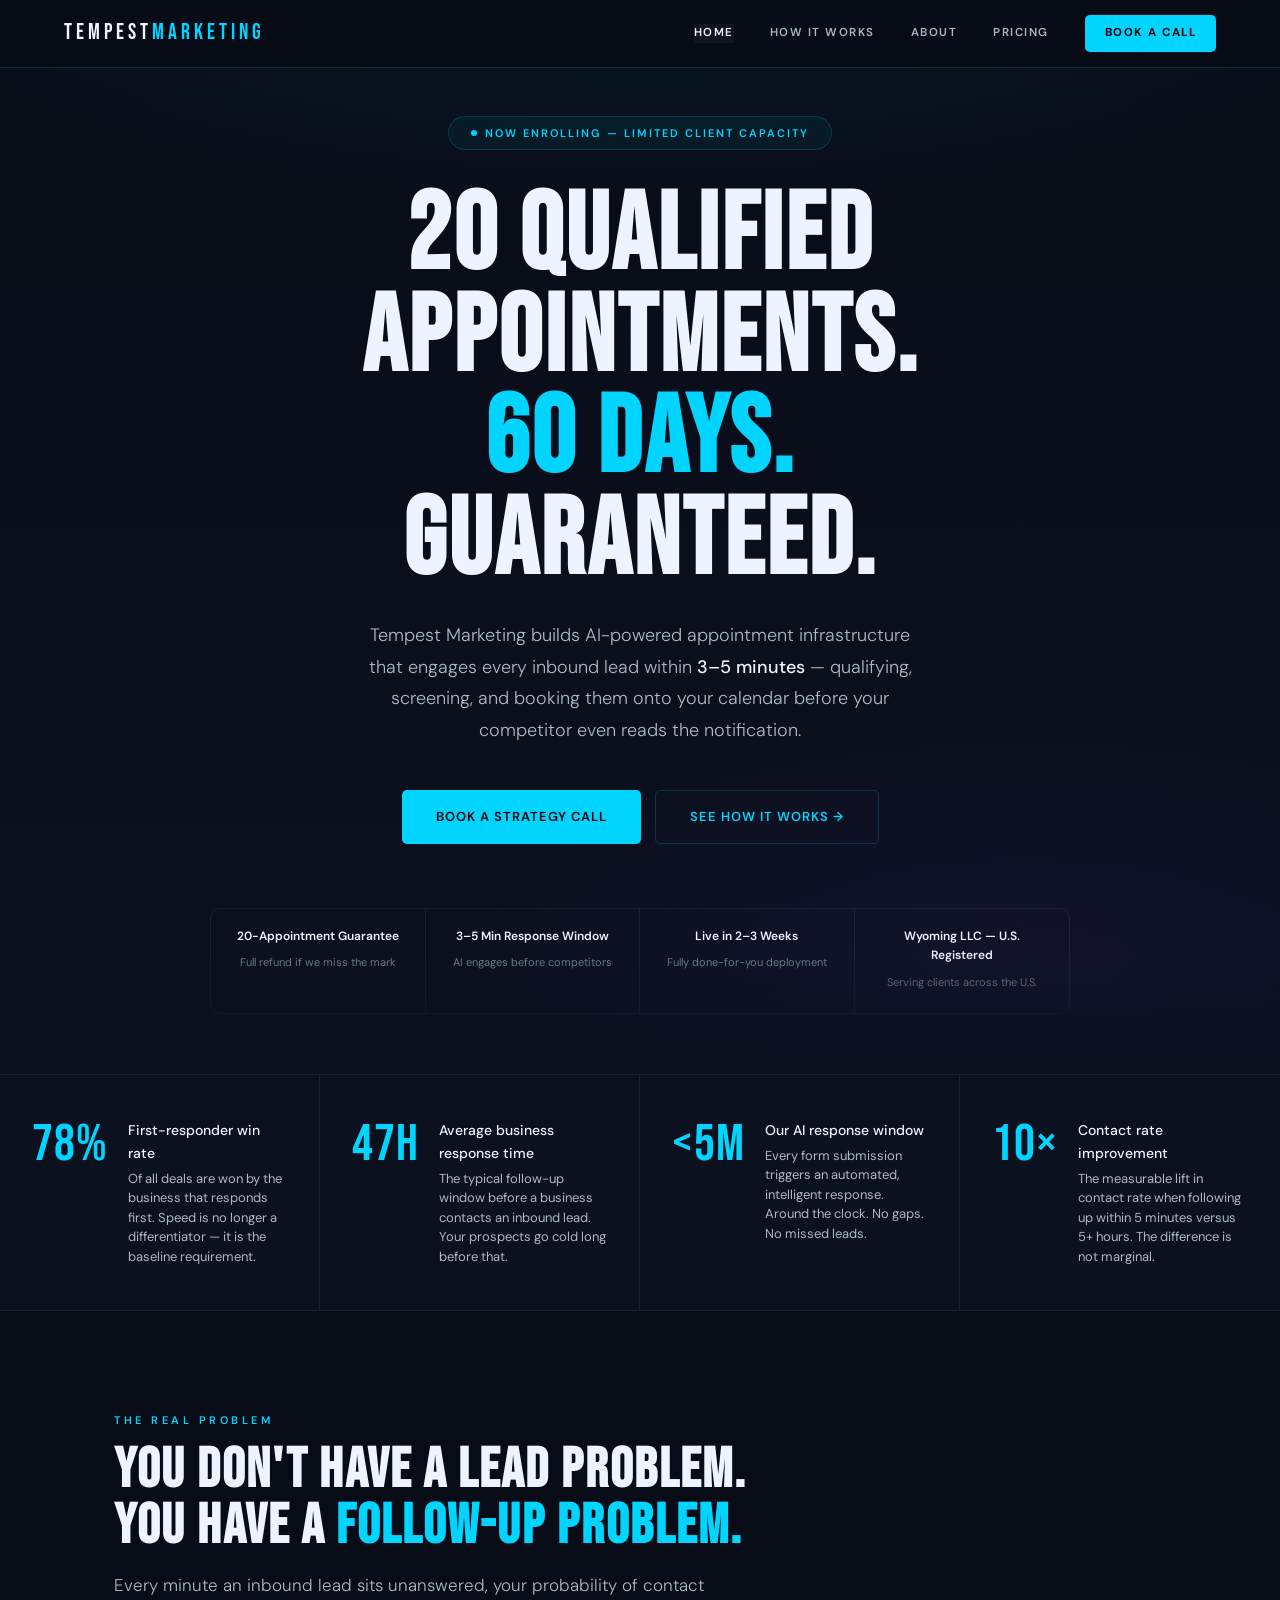
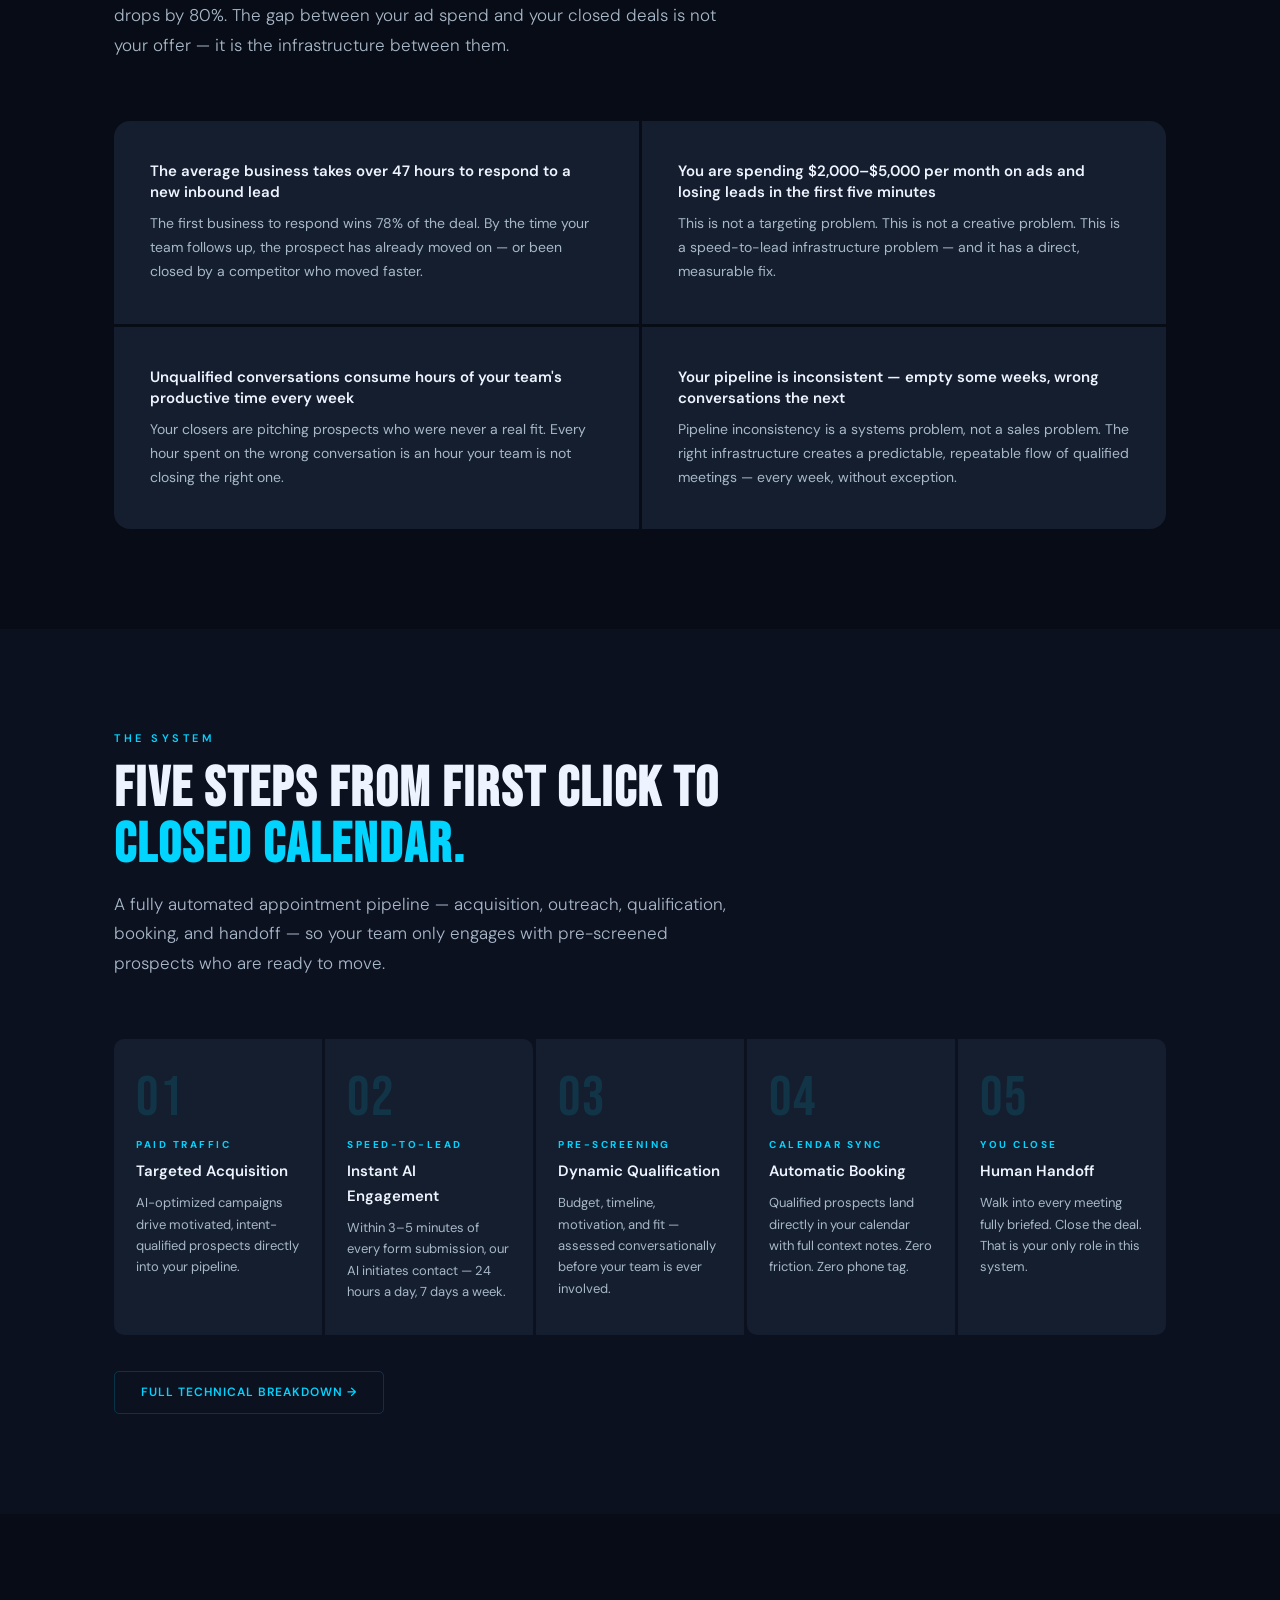
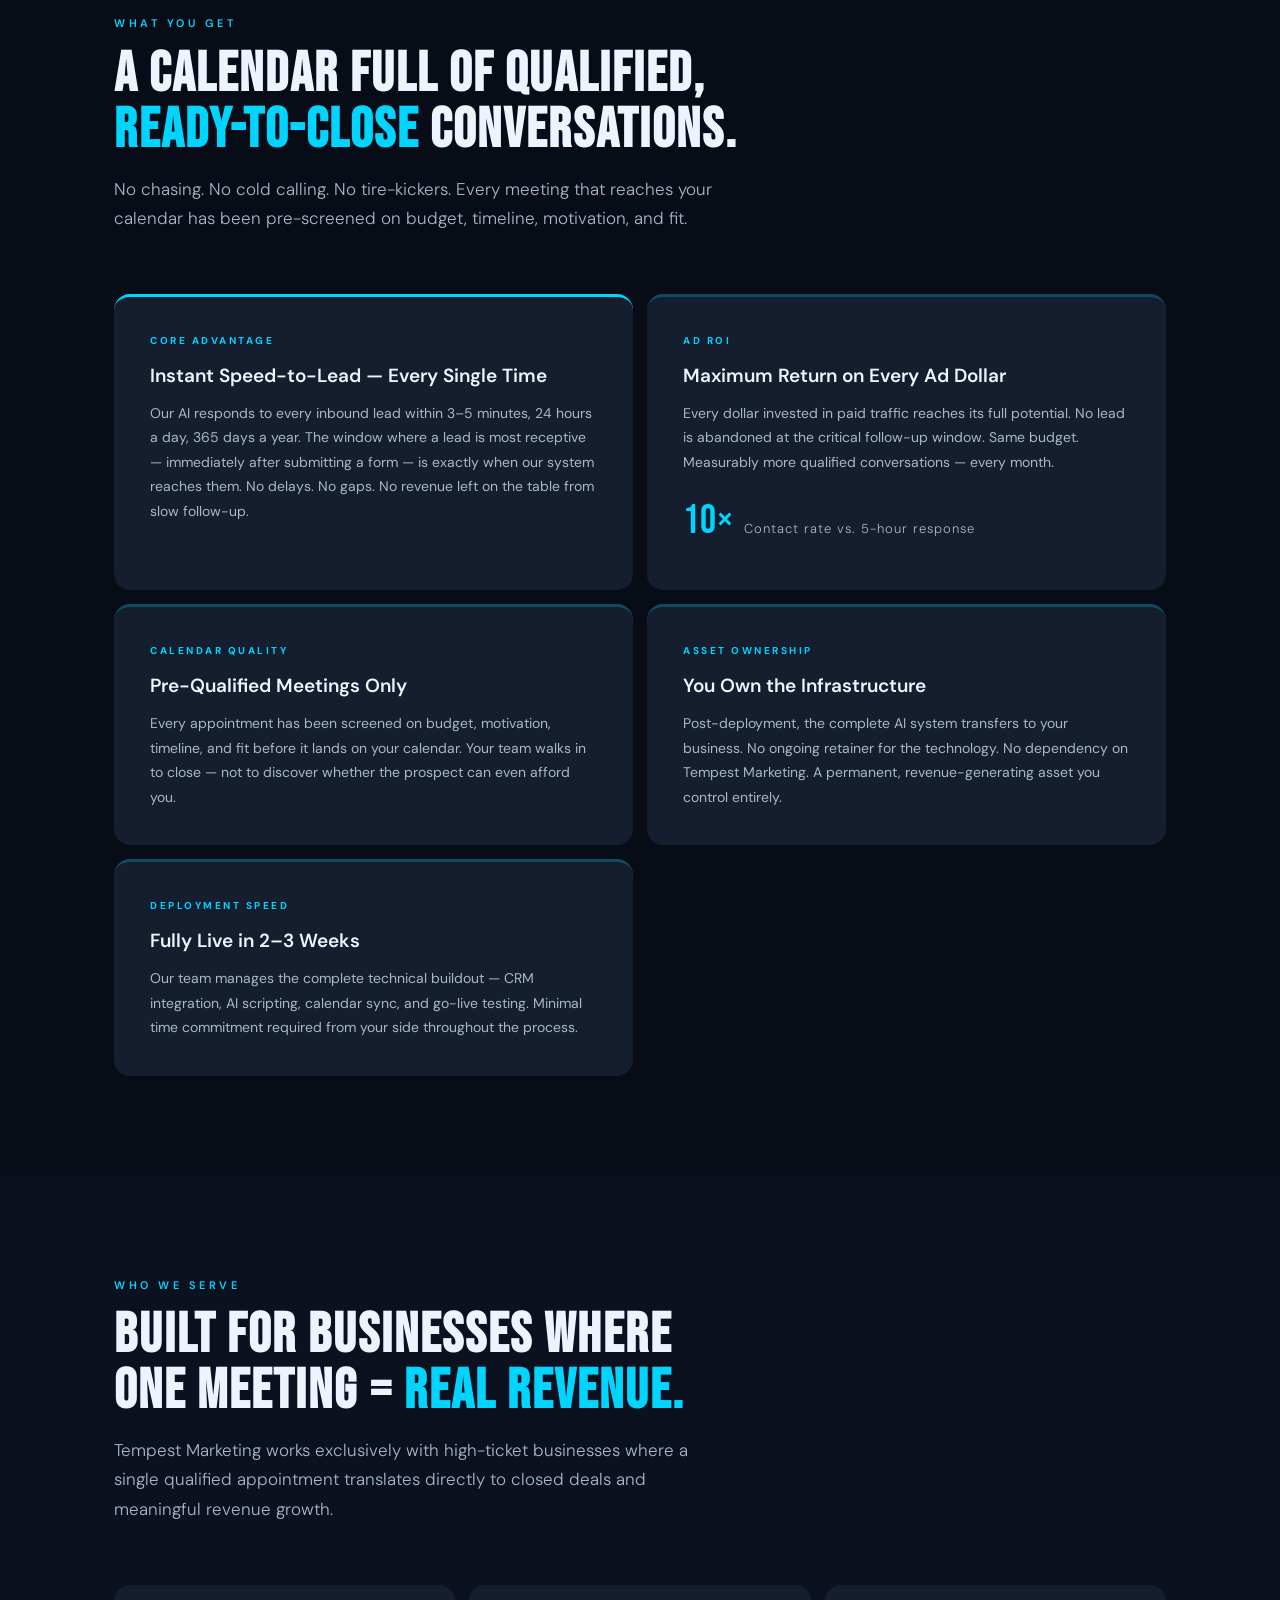
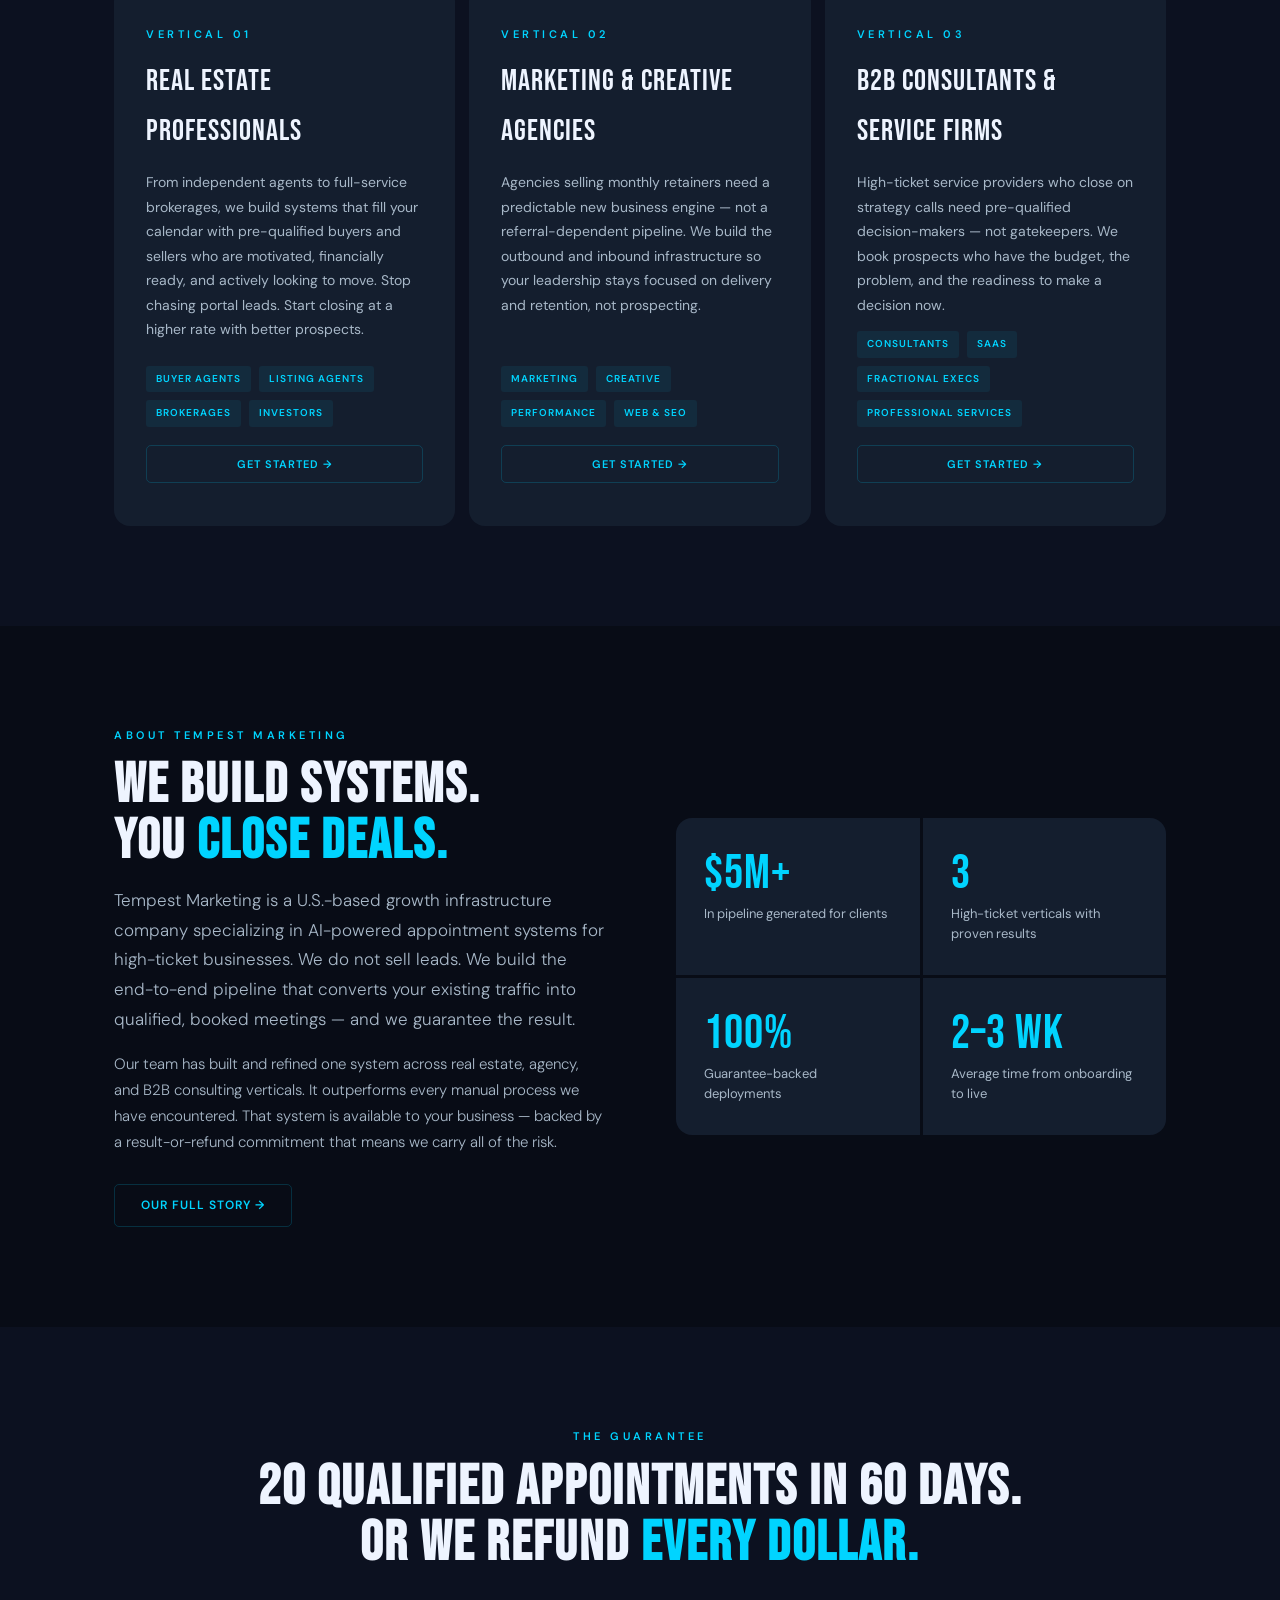
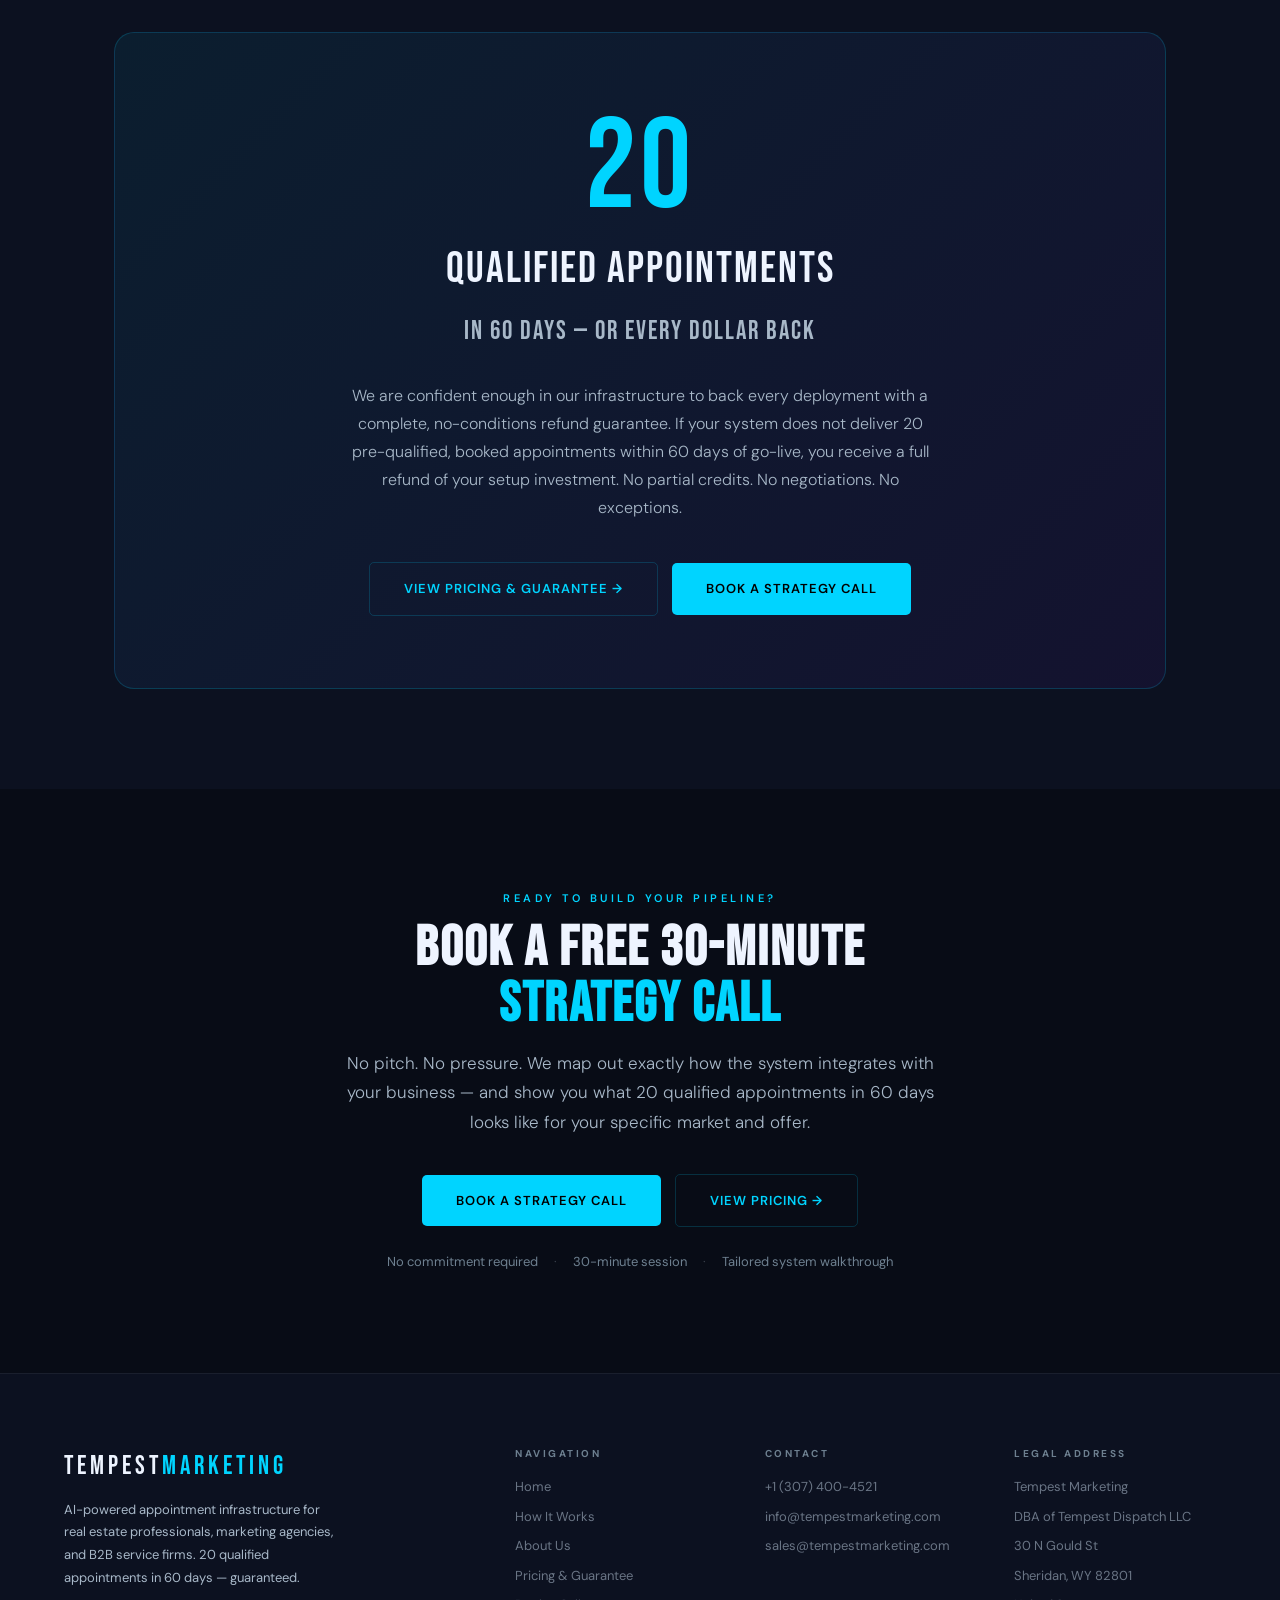
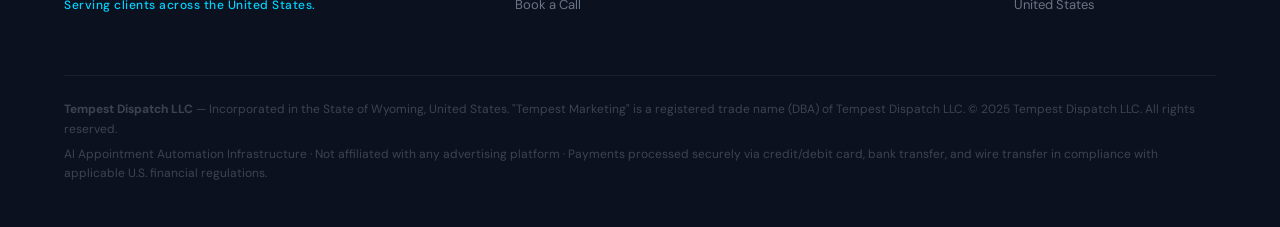
==== index.html @ 548d317a "Initial commit via Netlify" ====
<!DOCTYPE html>
<html lang="en">
<head>
<meta charset="UTF-8">
<meta name="theme-color" content="#080C16">
<meta name="mobile-web-app-capable" content="yes">
<meta name="apple-mobile-web-app-capable" content="yes">
<meta name="apple-mobile-web-app-status-bar-style" content="black-translucent">
<meta name="viewport" content="width=device-width,initial-scale=1,viewport-fit=cover">
<title>Tempest Marketing — 20 Qualified Appointments. 60 Days. Guaranteed.</title>
<meta name="description" content="Tempest Marketing delivers AI-powered appointment infrastructure for B2B services, agencies, and realtors. 20 qualified appointments in 60 days — or a full refund. Serving clients across the U.S.">
<meta property="og:title" content="Tempest Marketing — 20 Qualified Appointments. 60 Days. Guaranteed.">
<meta property="og:description" content="AI-powered growth infrastructure for high-ticket businesses. 20 appointments in 60 days or full refund.">
<meta property="og:type" content="website">
<link rel="stylesheet" href="/style.css">
</head>
<body>

<nav class="nav" id="nav">
  <a href="/" class="nav-logo">TEMPEST<span>MARKETING</span></a>
  <div class="nav-links" id="nl">
    <a href="/" class="active">Home</a>
    <a href="/infrastructure/">How It Works</a>
    <a href="/about/">About</a>
    <a href="/pricing/">Pricing</a>
    <a href="/contact/" class="nav-btn">Book a Call</a>
  </div>
  <button class="hamburger" id="hb" aria-label="Menu" aria-expanded="false">
    <span></span><span></span><span></span>
  </button>
</nav>

<section class="hero">
  <div class="hero-badge"><span class="hero-badge-dot"></span>Now Enrolling — Limited Client Capacity</div>
  <h1 class="hero-h1">20 Qualified<br>Appointments.<br><span class="e">60 Days.</span><br>Guaranteed.</h1>
  <p class="hero-sub">Tempest Marketing builds AI-powered appointment infrastructure that engages every inbound lead within <strong>3–5 minutes</strong> — qualifying, screening, and booking them onto your calendar before your competitor even reads the notification.</p>
  <div class="hero-btns">
    <a href="/contact/" class="btn btn-primary btn-lg">Book a Strategy Call</a>
    <a href="/infrastructure/" class="btn btn-outline btn-lg">See How It Works →</a>
  </div>
  <div class="hero-trust">
    <div class="trust-item"><strong>20-Appointment Guarantee</strong><span>Full refund if we miss the mark</span></div>
    <div class="trust-item"><strong>3–5 Min Response Window</strong><span>AI engages before competitors</span></div>
    <div class="trust-item"><strong>Live in 2–3 Weeks</strong><span>Fully done-for-you deployment</span></div>
    <div class="trust-item"><strong>Wyoming LLC — U.S. Registered</strong><span>Serving clients across the U.S.</span></div>
  </div>
</section>

<div class="stats-bar">
  <div class="stat-cell sr">
    <div class="stat-n">78%</div>
    <div class="stat-meta"><strong>First-responder win rate</strong><p>Of all deals are won by the business that responds first. Speed is no longer a differentiator — it is the baseline requirement.</p></div>
  </div>
  <div class="stat-cell sr sr-d1">
    <div class="stat-n">47h</div>
    <div class="stat-meta"><strong>Average business response time</strong><p>The typical follow-up window before a business contacts an inbound lead. Your prospects go cold long before that.</p></div>
  </div>
  <div class="stat-cell sr sr-d2">
    <div class="stat-n">&lt;5m</div>
    <div class="stat-meta"><strong>Our AI response window</strong><p>Every form submission triggers an automated, intelligent response. Around the clock. No gaps. No missed leads.</p></div>
  </div>
  <div class="stat-cell sr sr-d3">
    <div class="stat-n">10×</div>
    <div class="stat-meta"><strong>Contact rate improvement</strong><p>The measurable lift in contact rate when following up within 5 minutes versus 5+ hours. The difference is not marginal.</p></div>
  </div>
</div>

<section class="section">
  <div class="container">
    <div class="section-header sr">
      <div class="eyebrow">The Real Problem</div>
      <h2 class="h2">You Don't Have a Lead Problem.<br>You Have a <span class="e">Follow-Up Problem.</span></h2>
      <p class="lead">Every minute an inbound lead sits unanswered, your probability of contact drops by 80%. The gap between your ad spend and your closed deals is not your offer — it is the infrastructure between them.</p>
    </div>
    <div class="pain-grid">
      <div class="pain-card sr">
        <div class="pain-card-title">The average business takes over 47 hours to respond to a new inbound lead</div>
        <p class="pain-card-body">The first business to respond wins 78% of the deal. By the time your team follows up, the prospect has already moved on — or been closed by a competitor who moved faster.</p>
      </div>
      <div class="pain-card sr sr-d1">
        <div class="pain-card-title">You are spending $2,000–$5,000 per month on ads and losing leads in the first five minutes</div>
        <p class="pain-card-body">This is not a targeting problem. This is not a creative problem. This is a speed-to-lead infrastructure problem — and it has a direct, measurable fix.</p>
      </div>
      <div class="pain-card sr sr-d2">
        <div class="pain-card-title">Unqualified conversations consume hours of your team's productive time every week</div>
        <p class="pain-card-body">Your closers are pitching prospects who were never a real fit. Every hour spent on the wrong conversation is an hour your team is not closing the right one.</p>
      </div>
      <div class="pain-card sr sr-d3">
        <div class="pain-card-title">Your pipeline is inconsistent — empty some weeks, wrong conversations the next</div>
        <p class="pain-card-body">Pipeline inconsistency is a systems problem, not a sales problem. The right infrastructure creates a predictable, repeatable flow of qualified meetings — every week, without exception.</p>
      </div>
    </div>
  </div>
</section>

<section class="section section-alt">
  <div class="container">
    <div class="section-header sr">
      <div class="eyebrow">The System</div>
      <h2 class="h2">Five Steps from First Click to<br><span class="e">Closed Calendar.</span></h2>
      <p class="lead">A fully automated appointment pipeline — acquisition, outreach, qualification, booking, and handoff — so your team only engages with pre-screened prospects who are ready to move.</p>
    </div>
    <div class="steps-row">
      <div class="step sr"><div class="step-num">01</div><div class="step-tag">Paid Traffic</div><div class="step-title">Targeted Acquisition</div><p class="step-body">AI-optimized campaigns drive motivated, intent-qualified prospects directly into your pipeline.</p></div>
      <div class="step sr sr-d1"><div class="step-num">02</div><div class="step-tag">Speed-to-Lead</div><div class="step-title">Instant AI Engagement</div><p class="step-body">Within 3–5 minutes of every form submission, our AI initiates contact — 24 hours a day, 7 days a week.</p></div>
      <div class="step sr sr-d2"><div class="step-num">03</div><div class="step-tag">Pre-Screening</div><div class="step-title">Dynamic Qualification</div><p class="step-body">Budget, timeline, motivation, and fit — assessed conversationally before your team is ever involved.</p></div>
      <div class="step sr sr-d3"><div class="step-num">04</div><div class="step-tag">Calendar Sync</div><div class="step-title">Automatic Booking</div><p class="step-body">Qualified prospects land directly in your calendar with full context notes. Zero friction. Zero phone tag.</p></div>
      <div class="step sr sr-d4"><div class="step-num">05</div><div class="step-tag">You Close</div><div class="step-title">Human Handoff</div><p class="step-body">Walk into every meeting fully briefed. Close the deal. That is your only role in this system.</p></div>
    </div>
    <div style="margin-top:36px"><a href="/infrastructure/" class="btn btn-outline btn-md sr">Full Technical Breakdown →</a></div>
  </div>
</section>

<section class="section">
  <div class="container">
    <div class="section-header sr">
      <div class="eyebrow">What You Get</div>
      <h2 class="h2">A Calendar Full of Qualified,<br><span class="e">Ready-to-Close</span> Conversations.</h2>
      <p class="lead">No chasing. No cold calling. No tire-kickers. Every meeting that reaches your calendar has been pre-screened on budget, timeline, motivation, and fit.</p>
    </div>
    <div class="benefits-grid">
      <div class="benefit wide sr"><div class="benefit-label">Core Advantage</div><h3 class="benefit-title">Instant Speed-to-Lead — Every Single Time</h3><p class="benefit-body">Our AI responds to every inbound lead within 3–5 minutes, 24 hours a day, 365 days a year. The window where a lead is most receptive — immediately after submitting a form — is exactly when our system reaches them. No delays. No gaps. No revenue left on the table from slow follow-up.</p></div>
      <div class="benefit sr"><div class="benefit-label">Ad ROI</div><h3 class="benefit-title">Maximum Return on Every Ad Dollar</h3><p class="benefit-body">Every dollar invested in paid traffic reaches its full potential. No lead is abandoned at the critical follow-up window. Same budget. Measurably more qualified conversations — every month.</p><div class="benefit-stat">10×<small>Contact rate vs. 5-hour response</small></div></div>
      <div class="benefit sr sr-d1"><div class="benefit-label">Calendar Quality</div><h3 class="benefit-title">Pre-Qualified Meetings Only</h3><p class="benefit-body">Every appointment has been screened on budget, motivation, timeline, and fit before it lands on your calendar. Your team walks in to close — not to discover whether the prospect can even afford you.</p></div>
      <div class="benefit sr sr-d2"><div class="benefit-label">Asset Ownership</div><h3 class="benefit-title">You Own the Infrastructure</h3><p class="benefit-body">Post-deployment, the complete AI system transfers to your business. No ongoing retainer for the technology. No dependency on Tempest Marketing. A permanent, revenue-generating asset you control entirely.</p></div>
      <div class="benefit sr sr-d3"><div class="benefit-label">Deployment Speed</div><h3 class="benefit-title">Fully Live in 2–3 Weeks</h3><p class="benefit-body">Our team manages the complete technical buildout — CRM integration, AI scripting, calendar sync, and go-live testing. Minimal time commitment required from your side throughout the process.</p></div>
    </div>
  </div>
</section>

<section class="section section-alt">
  <div class="container">
    <div class="section-header sr">
      <div class="eyebrow">Who We Serve</div>
      <h2 class="h2">Built for Businesses Where<br>One Meeting = <span class="e">Real Revenue.</span></h2>
      <p class="lead">Tempest Marketing works exclusively with high-ticket businesses where a single qualified appointment translates directly to closed deals and meaningful revenue growth.</p>
    </div>
    <div class="ica-grid">
      <div class="ica sr"><div class="eyebrow" style="margin-bottom:0">Vertical 01</div><div class="ica-title">Real Estate Professionals</div><p class="ica-body">From independent agents to full-service brokerages, we build systems that fill your calendar with pre-qualified buyers and sellers who are motivated, financially ready, and actively looking to move. Stop chasing portal leads. Start closing at a higher rate with better prospects.</p><ul class="ica-tags"><li>Buyer Agents</li><li>Listing Agents</li><li>Brokerages</li><li>Investors</li></ul><a href="/contact/" class="btn btn-outline btn-sm" style="margin-top:4px">Get started →</a></div>
      <div class="ica sr sr-d1"><div class="eyebrow" style="margin-bottom:0">Vertical 02</div><div class="ica-title">Marketing &amp; Creative Agencies</div><p class="ica-body">Agencies selling monthly retainers need a predictable new business engine — not a referral-dependent pipeline. We build the outbound and inbound infrastructure so your leadership stays focused on delivery and retention, not prospecting.</p><ul class="ica-tags"><li>Marketing</li><li>Creative</li><li>Performance</li><li>Web &amp; SEO</li></ul><a href="/contact/" class="btn btn-outline btn-sm" style="margin-top:4px">Get started →</a></div>
      <div class="ica sr sr-d2"><div class="eyebrow" style="margin-bottom:0">Vertical 03</div><div class="ica-title">B2B Consultants &amp; Service Firms</div><p class="ica-body">High-ticket service providers who close on strategy calls need pre-qualified decision-makers — not gatekeepers. We book prospects who have the budget, the problem, and the readiness to make a decision now.</p><ul class="ica-tags"><li>Consultants</li><li>SaaS</li><li>Fractional Execs</li><li>Professional Services</li></ul><a href="/contact/" class="btn btn-outline btn-sm" style="margin-top:4px">Get started →</a></div>
    </div>
  </div>
</section>

<section class="section">
  <div class="container">
    <div class="about-preview sr">
      <div class="about-preview-text">
        <div class="eyebrow">About Tempest Marketing</div>
        <h2 class="h2">We Build Systems.<br>You <span class="e">Close Deals.</span></h2>
        <p class="lead">Tempest Marketing is a U.S.-based growth infrastructure company specializing in AI-powered appointment systems for high-ticket businesses. We do not sell leads. We build the end-to-end pipeline that converts your existing traffic into qualified, booked meetings — and we guarantee the result.</p>
        <p style="color:var(--silver);font-size:15px;line-height:1.75;margin-top:16px;font-weight:300">Our team has built and refined one system across real estate, agency, and B2B consulting verticals. It outperforms every manual process we have encountered. That system is available to your business — backed by a result-or-refund commitment that means we carry all of the risk.</p>
        <a href="/about/" class="btn btn-outline btn-md" style="margin-top:28px">Our Full Story →</a>
      </div>
      <div class="about-preview-stats">
        <div class="astat"><div class="astat-n">$5M+</div><div class="astat-l">In pipeline generated for clients</div></div>
        <div class="astat"><div class="astat-n">3</div><div class="astat-l">High-ticket verticals with proven results</div></div>
        <div class="astat"><div class="astat-n">100%</div><div class="astat-l">Guarantee-backed deployments</div></div>
        <div class="astat"><div class="astat-n">2–3 wk</div><div class="astat-l">Average time from onboarding to live</div></div>
      </div>
    </div>
  </div>
</section>

<section class="section section-alt">
  <div class="container">
    <div class="section-header sr" style="text-align:center;max-width:100%">
      <div class="eyebrow">The Guarantee</div>
      <h2 class="h2">20 Qualified Appointments in 60 Days.<br>Or We Refund <span class="e">Every Dollar.</span></h2>
    </div>
    <div class="guarantee-wrap sr">
      <div class="guar-num">20</div>
      <div class="guar-label">Qualified Appointments</div>
      <div class="guar-sub">IN 60 DAYS — OR EVERY DOLLAR BACK</div>
      <p class="guar-body">We are confident enough in our infrastructure to back every deployment with a complete, no-conditions refund guarantee. If your system does not deliver 20 pre-qualified, booked appointments within 60 days of go-live, you receive a full refund of your setup investment. No partial credits. No negotiations. No exceptions.</p>
      <div class="guar-btns">
        <a href="/pricing/" class="btn btn-outline btn-lg">View Pricing &amp; Guarantee →</a>
        <a href="/contact/" class="btn btn-primary btn-lg">Book a Strategy Call</a>
      </div>
    </div>
  </div>
</section>

<section class="section">
  <div class="container">
    <div class="cta-block sr">
      <div class="eyebrow">Ready to Build Your Pipeline?</div>
      <h2 class="h2">Book a Free 30-Minute<br><span class="e">Strategy Call</span></h2>
      <p class="lead" style="margin:0 auto 36px">No pitch. No pressure. We map out exactly how the system integrates with your business — and show you what 20 qualified appointments in 60 days looks like for your specific market and offer.</p>
      <div class="cta-btns">
        <a href="/contact/" class="btn btn-primary btn-lg">Book a Strategy Call</a>
        <a href="/pricing/" class="btn btn-outline btn-lg">View Pricing →</a>
      </div>
      <div class="cta-dots">
        <span>No commitment required</span><span class="cta-dot-sep">·</span>
        <span>30-minute session</span><span class="cta-dot-sep">·</span>
        <span>Tailored system walkthrough</span>
      </div>
    </div>
  </div>
</section>

<footer class="footer">
  <div class="footer-grid">
    <div class="footer-brand">
      <div class="footer-logo">TEMPEST<span>MARKETING</span></div>
      <p class="footer-tagline">AI-powered appointment infrastructure for real estate professionals, marketing agencies, and B2B service firms. 20 qualified appointments in 60 days — guaranteed.</p>
      <p class="footer-credline">Serving clients across the United States.</p>
    </div>
    <div class="footer-col">
      <div class="footer-col-title">Navigation</div>
      <a href="/">Home</a>
      <a href="/infrastructure/">How It Works</a>
      <a href="/about/">About Us</a>
      <a href="/pricing/">Pricing &amp; Guarantee</a>
      <a href="/contact/">Book a Call</a>
    </div>
    <div class="footer-col">
      <div class="footer-col-title">Contact</div>
      <a href="tel:+13074004521">+1 (307) 400-4521</a>
      <a href="mailto:info@tempestmarketing.com">info@tempestmarketing.com</a>
      <a href="mailto:sales@tempestmarketing.com">sales@tempestmarketing.com</a>
    </div>
    <div class="footer-col">
      <div class="footer-col-title">Legal Address</div>
      <span>Tempest Marketing</span>
      <span>DBA of Tempest Dispatch LLC</span>
      <span>30 N Gould St</span>
      <span>Sheridan, WY 82801</span>
      <span>United States</span>
    </div>
  </div>
  <div class="footer-bottom">
    <p><strong>Tempest Dispatch LLC</strong> — Incorporated in the State of Wyoming, United States. "Tempest Marketing" is a registered trade name (DBA) of Tempest Dispatch LLC. © 2025 Tempest Dispatch LLC. All rights reserved.</p>
    <p>AI Appointment Automation Infrastructure · Not affiliated with any advertising platform · Payments processed securely via credit/debit card, bank transfer, and wire transfer in compliance with applicable U.S. financial regulations.</p>
  </div>
</footer>

<script src="/app.js"></script>
</body>
</html>
---- style.css ----
@import url('https://fonts.googleapis.com/css2?family=Bebas+Neue&family=DM+Sans:ital,wght@0,300;0,400;0,500;0,600;1,300&display=swap');

/* ═══════════════════════════════════════════════════════════
   TEMPEST MARKETING — MOBILE-FIRST STYLESHEET
   Breakpoints:
     xs  : 0–479px      (small phones)
     sm  : 480–639px    (large phones)
     md  : 640–767px    (phablets)
     lg  : 768–1023px   (tablets)
     xl  : 1024px+      (desktop)
   ═══════════════════════════════════════════════════════════ */

/* ── DESIGN TOKENS ───────────────────────────────────────── */
:root {
  --bg:        #080C16;
  --bg2:       #0C1120;
  --bg3:       #111928;
  --card:      #141E2E;
  --card2:     #1A2538;
  --electric:  #00D4FF;
  --electric2: #00B5DA;
  --volt:      #7B2FFF;
  --silver:    #A8B8C8;
  --silver2:   #6E8090;
  --white:     #EEF4FF;
  --alert:     #FF4D6D;
  --border:    rgba(255,255,255,0.06);
  --border-e:  rgba(0,212,255,0.18);
  --nav-h:     60px;
  --r:         10px;
  --r-lg:      16px;
  --px:        20px;
  --ff-d:      'Bebas Neue', 'Arial Black', sans-serif;
  --ff-b:      'DM Sans', system-ui, sans-serif;
}
@media(min-width:640px){ :root{ --nav-h:64px; --px:28px; } }
@media(min-width:768px){ :root{ --nav-h:68px; --px:40px; } }
@media(min-width:1024px){ :root{ --px:5%; } }

/* ── RESET ───────────────────────────────────────────────── */
*,*::before,*::after { margin:0; padding:0; box-sizing:border-box; }
html { scroll-behavior:smooth; -webkit-text-size-adjust:100%; text-size-adjust:100%; }
body {
  background:var(--bg); color:var(--white);
  font-family:var(--ff-b); font-size:16px; line-height:1.65;
  -webkit-font-smoothing:antialiased; overflow-x:hidden;
}
a { color:var(--electric); text-decoration:none; transition:color .2s; }
a:hover { color:var(--electric2); }
img,svg { max-width:100%; display:block; }
button { cursor:pointer; font-family:var(--ff-b); }

/* ── UTILITY ─────────────────────────────────────────────── */
.e { color:var(--electric); }
.container { max-width:1180px; margin:0 auto; padding:0 var(--px); }
.eyebrow {
  font-size:10px; font-weight:600; letter-spacing:3px;
  text-transform:uppercase; color:var(--electric); margin-bottom:12px;
  display:block;
}
@media(min-width:640px){ .eyebrow{ font-size:11px; letter-spacing:3.5px; margin-bottom:14px; } }

.h2 {
  font-family:var(--ff-d);
  font-size:clamp(30px,7vw,56px);
  letter-spacing:2px; line-height:1.0; color:var(--white); margin-bottom:16px;
}
.lead {
  font-size:15px; color:var(--silver); font-weight:300;
  line-height:1.75; max-width:100%;
}
@media(min-width:640px){ .lead{ font-size:16px; } }
@media(min-width:1024px){ .lead{ font-size:17px; max-width:620px; } }

/* ── NAVIGATION ──────────────────────────────────────────── */
.nav {
  position:fixed; top:0; left:0; right:0; z-index:200;
  height:var(--nav-h);
  display:flex; align-items:center; justify-content:space-between;
  padding:0 var(--px);
  background:rgba(8,12,22,.96);
  backdrop-filter:blur(20px); -webkit-backdrop-filter:blur(20px);
  border-bottom:1px solid var(--border-e);
  transition:background .3s;
}
.nav.scrolled { background:rgba(8,12,22,.99); }
.nav-logo {
  font-family:var(--ff-d); color:var(--white); text-decoration:none;
  font-size:16px; letter-spacing:2px;
  white-space:nowrap; flex-shrink:0;
}
@media(min-width:480px){ .nav-logo{ font-size:18px; letter-spacing:3px; } }
@media(min-width:768px){ .nav-logo{ font-size:22px; letter-spacing:4px; } }
.nav-logo span { color:var(--electric); }

/* ── MOBILE NAV MENU (hidden by default) ─────────────────── */
.nav-links {
  /* Hidden state — off-screen top, invisible */
  display:flex;
  flex-direction:column;
  position:fixed;
  top:var(--nav-h);
  left:0; right:0;
  height:calc(100vh - var(--nav-h));
  background:rgba(8,12,22,.99);
  padding:0;
  overflow-y:auto;
  -webkit-overflow-scrolling:touch;
  border-top:1px solid var(--border-e);
  z-index:9999;
  /* Slide + fade transition */
  opacity:0;
  pointer-events:none;
  transform:translateY(-12px);
  transition:opacity .25s ease, transform .25s ease;
}
/* Open state */
.nav-links.open {
  opacity:1;
  pointer-events:all;
  transform:translateY(0);
}
.nav-links a {
  font-size:16px; font-weight:600; letter-spacing:1.5px;
  text-transform:uppercase; color:var(--silver);
  padding:18px 24px; border-bottom:1px solid var(--border);
  display:block; width:100%;
  transition:color .2s, background .2s;
  -webkit-tap-highlight-color:transparent;
}
.nav-links a:hover,
.nav-links a.active { color:var(--white); background:rgba(255,255,255,.04); }
.nav-links .nav-btn {
  background:var(--electric); color:#000 !important;
  font-weight:700; margin:16px 24px 8px;
  border-radius:6px; text-align:center;
  border-bottom:none; width:auto;
  padding:14px 24px;
}
.nav-links .nav-btn:hover { background:var(--electric2); }

/* Tablet and desktop — inline horizontal nav */
@media(min-width:768px){
  .nav-links {
    /* Reset all mobile positioning */
    display:flex !important;
    opacity:1 !important;
    pointer-events:all !important;
    transform:none !important;
    /* Inline layout */
    position:static;
    height:auto;
    background:transparent;
    flex-direction:row;
    align-items:center;
    gap:28px;
    padding:0;
    border:none;
    overflow:visible;
    transition:none;
  }
  .nav-links a {
    font-size:11px; letter-spacing:1.5px;
    padding:0; border:none; width:auto; display:inline;
  }
  .nav-links .nav-btn {
    padding:9px 20px; margin:0; border-radius:5px;
    text-align:center; width:auto; display:inline-flex;
  }
}
@media(min-width:1024px){
  .nav-links { gap:36px; }
  .nav-links a { font-size:11.5px; }
}

.hamburger {
  display:flex; flex-direction:column; gap:5px;
  background:none; border:none; padding:6px;
  flex-shrink:0; z-index:10000;
  -webkit-tap-highlight-color:transparent;
}
.hamburger span {
  display:block; width:22px; height:2px;
  background:var(--silver); border-radius:2px;
  transition:transform .3s ease, opacity .3s ease;
  transform-origin:center;
}
/* Animated X when open */
.hamburger.is-open span:nth-child(1){ transform:rotate(45deg) translate(5px,5px); }
.hamburger.is-open span:nth-child(2){ opacity:0; transform:scaleX(0); }
.hamburger.is-open span:nth-child(3){ transform:rotate(-45deg) translate(5px,-5px); }
@media(min-width:768px){ .hamburger{ display:none !important; } }

/* ── BUTTONS ─────────────────────────────────────────────── */
.btn {
  display:inline-flex; align-items:center; justify-content:center; gap:8px;
  font-family:var(--ff-b); font-weight:600;
  letter-spacing:1px; text-transform:uppercase;
  border-radius:5px; transition:all .2s;
  text-decoration:none; border:none;
  touch-action:manipulation; -webkit-tap-highlight-color:transparent;
  white-space:nowrap;
}
.btn-lg { font-size:13px; padding:14px 28px; }
.btn-md { font-size:12px; padding:11px 22px; }
.btn-sm { font-size:11px; padding:9px 18px; }
@media(min-width:640px){
  .btn-lg { padding:15px 34px; }
  .btn-md { padding:11px 26px; }
}
.btn-primary { background:var(--electric); color:#000; }
.btn-primary:hover { background:var(--electric2); color:#000; transform:translateY(-1px); }
.btn-outline { background:transparent; color:var(--electric); border:1px solid var(--border-e); }
.btn-outline:hover { border-color:var(--electric); background:rgba(0,212,255,.07); color:var(--electric); }
.btn-full { width:100%; justify-content:center; }

/* ── SECTIONS ────────────────────────────────────────────── */
.section { padding:64px 0; }
.section-alt { background:var(--bg2); }
.section-header { margin-bottom:40px; }
.section-header .lead { margin-top:12px; }
@media(min-width:640px){ .section{ padding:80px 0; } .section-header{ margin-bottom:48px; } }
@media(min-width:1024px){ .section{ padding:100px 0; } .section-header{ margin-bottom:60px; } }

/* ── HERO ────────────────────────────────────────────────── */
.hero {
  min-height:100svh;
  display:flex; flex-direction:column; align-items:center; justify-content:center;
  text-align:center;
  padding:calc(var(--nav-h) + 48px) var(--px) 60px;
  background:
    radial-gradient(ellipse 120% 50% at 50% -10%, rgba(0,212,255,.09) 0%, transparent 60%),
    radial-gradient(ellipse 80% 40% at 80% 90%, rgba(123,47,255,.06) 0%, transparent 55%),
    linear-gradient(180deg, var(--bg) 0%, var(--bg2) 100%);
  position:relative; overflow:hidden;
}
.hero::after {
  content:''; position:absolute; bottom:0; left:0; right:0; height:120px;
  background:linear-gradient(0deg, var(--bg2), transparent);
  pointer-events:none;
}
.hero-badge {
  display:inline-flex; align-items:center; gap:8px;
  font-size:10px; font-weight:600; letter-spacing:2px; text-transform:uppercase;
  color:var(--electric); border:1px solid var(--border-e);
  border-radius:100px; padding:6px 16px; margin-bottom:28px;
  background:rgba(0,212,255,.05);
}
@media(min-width:640px){ .hero-badge{ font-size:11px; padding:7px 22px; margin-bottom:36px; } }
.hero-badge-dot {
  width:6px; height:6px; border-radius:50%; background:var(--electric);
  flex-shrink:0; animation:pulse-dot 2s ease-in-out infinite;
}
@keyframes pulse-dot { 0%,100%{ opacity:1; transform:scale(1); } 50%{ opacity:.4; transform:scale(1.4); } }
.hero-h1 {
  font-family:var(--ff-d);
  font-size:clamp(52px, 13vw, 108px);
  letter-spacing:2px; line-height:.94;
  color:var(--white); margin-bottom:20px;
}
@media(min-width:480px){ .hero-h1{ letter-spacing:3px; margin-bottom:24px; } }
@media(min-width:1024px){ .hero-h1{ margin-bottom:28px; } }
.hero-sub {
  font-size:clamp(14px, 3.5vw, 18px);
  color:var(--silver); font-weight:300; line-height:1.75;
  max-width:560px; margin:0 auto 36px;
}
@media(min-width:640px){ .hero-sub{ margin-bottom:44px; } }
.hero-sub strong { color:var(--white); font-weight:500; }
.hero-btns {
  display:flex; flex-direction:column; gap:12px;
  width:100%; max-width:320px; margin-bottom:48px;
}
@media(min-width:480px){
  .hero-btns { flex-direction:row; gap:12px; max-width:none; width:auto; margin-bottom:56px; }
}
@media(min-width:640px){ .hero-btns{ margin-bottom:64px; gap:14px; } }

/* Trust bar */
.hero-trust {
  display:grid; grid-template-columns:1fr 1fr;
  width:100%; max-width:860px;
  border:1px solid var(--border); border-radius:var(--r); overflow:hidden;
}
.trust-item {
  padding:14px 12px; text-align:center;
  border-right:1px solid var(--border); border-bottom:1px solid var(--border);
}
.trust-item:nth-child(2) { border-right:none; }
.trust-item:nth-child(3) { border-bottom:none; }
.trust-item:nth-child(4) { border-right:none; border-bottom:none; }
.trust-item strong { display:block; font-size:11px; font-weight:600; color:var(--white); margin-bottom:2px; }
.trust-item span { font-size:10px; color:var(--silver2); }
@media(min-width:480px){
  .trust-item { padding:16px 16px; }
  .trust-item strong { font-size:12px; }
  .trust-item span { font-size:11px; }
}
@media(min-width:768px){
  .hero-trust { grid-template-columns:repeat(4,1fr); }
  .trust-item { border-bottom:none !important; }
  .trust-item:nth-child(2) { border-right:1px solid var(--border); }
  .trust-item:nth-child(4) { border-right:none; }
  .trust-item:nth-child(3) { border-right:1px solid var(--border); }
  .trust-item { padding:18px 16px; }
}
@media(min-width:1024px){ .trust-item{ padding:18px 20px; } }

/* ── STATS BAR ───────────────────────────────────────────── */
.stats-bar {
  display:grid; grid-template-columns:1fr 1fr;
  border-top:1px solid var(--border); border-bottom:1px solid var(--border);
  background:var(--bg2);
}
.stat-cell {
  padding:28px 20px;
  border-right:1px solid var(--border);
  border-bottom:1px solid var(--border);
  display:flex; flex-direction:column; gap:8px;
}
.stat-cell:nth-child(2) { border-right:none; }
.stat-cell:nth-child(3) { border-bottom:none; }
.stat-cell:nth-child(4) { border-right:none; border-bottom:none; }
.stat-n {
  font-family:var(--ff-d); font-size:44px; letter-spacing:1px;
  color:var(--electric); line-height:1;
}
.stat-meta strong { display:block; font-size:13px; font-weight:500; color:var(--white); margin-bottom:4px; }
.stat-meta p { font-size:12px; color:var(--silver); line-height:1.5; }
@media(min-width:640px){
  .stat-cell { padding:32px 24px; flex-direction:row; gap:16px; align-items:flex-start; }
  .stat-n { font-size:48px; flex-shrink:0; }
}
@media(min-width:768px){
  .stats-bar { grid-template-columns:repeat(4,1fr); }
  .stat-cell { border-bottom:none !important; }
  .stat-cell:nth-child(2) { border-right:1px solid var(--border); }
  .stat-cell:nth-child(3) { border-right:1px solid var(--border); }
  .stat-cell:nth-child(4) { border-right:none; }
}
@media(min-width:1024px){
  .stat-cell { padding:44px 32px; gap:20px; }
  .stat-n { font-size:52px; }
  .stat-meta strong { font-size:14px; }
  .stat-meta p { font-size:13px; }
}

/* ── PAIN GRID ───────────────────────────────────────────── */
.pain-grid {
  display:grid; grid-template-columns:1fr;
  gap:3px; border-radius:var(--r-lg); overflow:hidden;
}
.pain-card { background:var(--card); padding:28px 24px; transition:background .2s; }
.pain-card:hover { background:var(--card2); }
.pain-card-title { font-size:15px; font-weight:600; color:var(--white); margin-bottom:8px; line-height:1.45; }
.pain-card-body { font-size:14px; color:var(--silver); line-height:1.7; }
@media(min-width:640px){ .pain-card{ padding:32px 28px; } }
@media(min-width:768px){
  .pain-grid { grid-template-columns:repeat(2,1fr); }
  .pain-card { padding:36px 32px; }
}
@media(min-width:1024px){ .pain-card{ padding:40px 36px; } }

/* ── STEPS ROW ───────────────────────────────────────────── */
.steps-row {
  display:flex; flex-direction:column;
  gap:3px; margin-top:40px;
}
.step {
  background:var(--card); padding:28px 24px;
  transition:background .2s;
}
.steps-row .step:first-child { border-radius:var(--r) var(--r) 0 0; }
.steps-row .step:last-child  { border-radius:0 0 var(--r) var(--r); }
.step:hover { background:var(--card2); }
.step-num { font-family:var(--ff-d); font-size:48px; letter-spacing:2px; color:rgba(0,212,255,.12); line-height:1; margin-bottom:10px; }
.step-tag { font-size:10px; font-weight:700; letter-spacing:2.5px; text-transform:uppercase; color:var(--electric); margin-bottom:6px; }
.step-title { font-size:15px; font-weight:600; color:var(--white); margin-bottom:8px; }
.step-body { font-size:13px; color:var(--silver); line-height:1.65; }
@media(min-width:640px){
  .steps-row { flex-direction:row; flex-wrap:wrap; }
  .step { flex:1 1 calc(50% - 2px); border-radius:0 !important; }
  .steps-row .step:first-child { border-radius:var(--r) 0 0 0 !important; }
  .steps-row .step:nth-child(2) { border-radius:0 var(--r) 0 0 !important; }
  .steps-row .step:nth-last-child(2) { border-radius:0 0 0 var(--r) !important; }
  .steps-row .step:last-child { border-radius:0 0 var(--r) 0 !important; }
}
@media(min-width:1024px){
  .steps-row { flex-wrap:nowrap; }
  .step { flex:1; border-radius:0 !important; padding:32px 22px; }
  .steps-row .step:first-child { border-radius:var(--r) 0 0 var(--r) !important; }
  .steps-row .step:last-child  { border-radius:0 var(--r) var(--r) 0 !important; }
  .step-num { font-size:56px; }
}

/* ── BENEFITS ────────────────────────────────────────────── */
.benefits-grid { display:grid; grid-template-columns:1fr; gap:14px; }
.benefit {
  background:var(--card); border-radius:var(--r-lg);
  padding:28px 24px; border-top:3px solid rgba(0,212,255,.25);
  transition:border-color .2s, background .2s;
}
.benefit:hover { border-top-color:var(--electric); background:var(--card2); }
.benefit.wide { border-top-color:var(--electric); }
.benefit-label { font-size:10px; font-weight:700; letter-spacing:2.5px; text-transform:uppercase; color:var(--electric); margin-bottom:10px; }
.benefit-title { font-size:17px; font-weight:600; color:var(--white); margin-bottom:10px; }
.benefit-body { font-size:14px; color:var(--silver); line-height:1.75; }
.benefit-stat { font-family:var(--ff-d); font-size:36px; letter-spacing:1px; color:var(--electric); margin-top:14px; display:flex; align-items:baseline; gap:10px; }
.benefit-stat small { font-family:var(--ff-b); font-size:13px; color:var(--silver); font-weight:300; }
@media(min-width:640px){ .benefit{ padding:32px 28px; } }
@media(min-width:768px){ .benefits-grid{ grid-template-columns:repeat(2,1fr); } .benefit{ padding:36px; } .benefit-title{ font-size:18px; } }
@media(min-width:1024px){ .benefit-title{ font-size:19px; } .benefit-stat{ font-size:40px; } }

/* ── ICA GRID ────────────────────────────────────────────── */
.ica-grid { display:grid; grid-template-columns:1fr; gap:14px; }
.ica {
  background:var(--card); border-radius:var(--r-lg);
  padding:32px 24px; border-bottom:3px solid transparent;
  transition:all .25s; display:flex; flex-direction:column; gap:14px;
}
.ica:hover { background:var(--card2); border-bottom-color:var(--electric); }
.ica-title { font-family:var(--ff-d); font-size:26px; letter-spacing:1px; color:var(--white); }
.ica-body { font-size:14px; color:var(--silver); line-height:1.75; flex:1; }
.ica-tags { list-style:none; display:flex; flex-wrap:wrap; gap:8px; }
.ica-tags li { font-size:10px; font-weight:600; letter-spacing:1px; text-transform:uppercase; background:rgba(0,212,255,.07); color:var(--electric); padding:5px 10px; border-radius:3px; }
@media(min-width:640px){ .ica{ padding:36px 28px; } .ica-title{ font-size:28px; } }
@media(min-width:768px){ .ica-grid{ grid-template-columns:repeat(2,1fr); } }
@media(min-width:1024px){ .ica-grid{ grid-template-columns:repeat(3,1fr); } .ica{ padding:40px 32px; } .ica-title{ font-size:30px; } }

/* ── GUARANTEE ───────────────────────────────────────────── */
.guarantee-wrap {
  background:linear-gradient(135deg, rgba(0,212,255,.07) 0%, rgba(123,47,255,.07) 100%);
  border:1px solid var(--border-e); border-radius:16px;
  padding:48px 24px; text-align:center;
}
@media(min-width:640px){ .guarantee-wrap{ padding:56px 36px; border-radius:20px; } }
@media(min-width:1024px){ .guarantee-wrap{ padding:72px 48px; } }
.guar-num { font-family:var(--ff-d); font-size:clamp(80px,18vw,128px); letter-spacing:4px; color:var(--electric); line-height:1; }
.guar-label { font-family:var(--ff-d); font-size:clamp(24px,6vw,44px); letter-spacing:2px; color:var(--white); margin-bottom:6px; }
.guar-sub { font-family:var(--ff-d); font-size:clamp(14px,3.5vw,26px); letter-spacing:2px; color:var(--silver); margin-bottom:20px; }
@media(min-width:640px){ .guar-sub{ margin-bottom:28px; } }
.guar-body { font-size:15px; color:var(--silver); font-weight:300; max-width:580px; margin:0 auto 32px; line-height:1.75; }
@media(min-width:640px){ .guar-body{ font-size:16px; margin-bottom:40px; } }
.guar-btns { display:flex; flex-direction:column; gap:12px; align-items:center; }
@media(min-width:480px){ .guar-btns{ flex-direction:row; justify-content:center; gap:14px; } }

/* ── CTA BLOCK ───────────────────────────────────────────── */
.cta-block { text-align:center; }
.cta-btns { display:flex; flex-direction:column; gap:12px; align-items:center; margin-bottom:20px; }
@media(min-width:480px){ .cta-btns{ flex-direction:row; justify-content:center; gap:14px; margin-bottom:24px; } }
.cta-dots { display:flex; flex-wrap:wrap; gap:8px; justify-content:center; align-items:center; font-size:12px; color:var(--silver2); }
@media(min-width:640px){ .cta-dots{ gap:16px; font-size:13px; } }
.cta-dot-sep { color:rgba(168,184,200,.3); }

/* ── PAGE HERO (inner pages) ─────────────────────────────── */
.page-hero {
  padding:calc(var(--nav-h) + 48px) var(--px) 56px;
  background:
    radial-gradient(ellipse 120% 60% at 20% 50%, rgba(0,212,255,.06) 0%, transparent 55%),
    linear-gradient(180deg, var(--bg) 0%, var(--bg2) 100%);
  border-bottom:1px solid var(--border);
}
@media(min-width:768px){ .page-hero{ padding:calc(var(--nav-h) + 64px) var(--px) 64px; } }
@media(min-width:1024px){ .page-hero{ padding:calc(var(--nav-h) + 80px) var(--px) 72px; } }
.breadcrumb { display:flex; align-items:center; gap:8px; font-size:11px; color:var(--silver2); margin-bottom:18px; flex-wrap:wrap; }
.breadcrumb a { color:var(--silver2); }
.breadcrumb a:hover { color:var(--electric); }
.breadcrumb-sep { color:rgba(168,184,200,.25); }
.page-h1 {
  font-family:var(--ff-d);
  font-size:clamp(42px,10vw,84px);
  letter-spacing:2px; line-height:.95;
  color:var(--white); margin-bottom:18px;
}
@media(min-width:480px){ .page-h1{ letter-spacing:3px; margin-bottom:22px; } }
.page-sub { font-size:15px; color:var(--silver); font-weight:300; line-height:1.75; max-width:680px; }
@media(min-width:640px){ .page-sub{ font-size:16px; } }
@media(min-width:1024px){ .page-sub{ font-size:17px; } }
.page-stats {
  display:grid; grid-template-columns:repeat(2,1fr);
  margin-top:36px; border:1px solid var(--border); border-radius:var(--r); overflow:hidden;
  width:100%;
}
.page-stat { padding:12px 16px; border-right:1px solid var(--border); border-bottom:1px solid var(--border); }
.page-stat:nth-child(2) { border-right:none; }
.page-stat:nth-child(3) { border-bottom:none; }
.page-stat:nth-child(4) { border-right:none; border-bottom:none; }
.page-stat span { display:block; font-family:var(--ff-d); font-size:18px; letter-spacing:1px; color:var(--electric); }
.page-stat p { font-size:10px; color:var(--silver2); margin-top:2px; }
@media(min-width:640px){
  .page-stats { grid-template-columns:repeat(4,1fr); width:fit-content; }
  .page-stat { border-bottom:none !important; }
  .page-stat:nth-child(2) { border-right:1px solid var(--border); }
  .page-stat:nth-child(3) { border-right:1px solid var(--border); }
  .page-stat:nth-child(4) { border-right:none; }
  .page-stat { padding:14px 24px; }
  .page-stat span { font-size:20px; }
  .page-stat p { font-size:11px; }
}

/* ── INFRA STEPS ─────────────────────────────────────────── */
.infra-list { display:flex; flex-direction:column; gap:3px; margin-top:40px; }
@media(min-width:1024px){ .infra-list{ margin-top:56px; } }
.infra-item {
  display:grid; grid-template-columns:60px 1fr;
  background:var(--card); overflow:hidden; transition:background .2s;
}
.infra-list .infra-item:first-child { border-radius:var(--r-lg) var(--r-lg) 0 0; }
.infra-list .infra-item:last-child  { border-radius:0 0 var(--r-lg) var(--r-lg); }
.infra-item:hover { background:var(--card2); }
.infra-num { display:flex; align-items:center; justify-content:center; border-right:1px solid var(--border); padding:24px 8px; }
.infra-num span { font-family:var(--ff-d); font-size:30px; color:rgba(0,212,255,.16); line-height:1; }
.infra-body { padding:24px 20px; }
.infra-tag { font-size:9px; font-weight:700; letter-spacing:2px; text-transform:uppercase; color:var(--electric); margin-bottom:6px; }
.infra-title { font-size:17px; font-weight:600; color:var(--white); margin-bottom:10px; }
.infra-body>p { font-size:14px; color:var(--silver); line-height:1.75; margin-bottom:16px; }
.infra-checks { display:flex; flex-wrap:wrap; gap:8px; }
.check-item { font-size:12px; color:var(--silver); display:flex; align-items:center; gap:6px; background:rgba(255,255,255,.04); border-radius:4px; padding:5px 10px; }
.check-mark { color:var(--electric); font-size:10px; }
@media(min-width:640px){
  .infra-item { grid-template-columns:80px 1fr; }
  .infra-num { padding:32px 12px; }
  .infra-num span { font-size:40px; }
  .infra-body { padding:32px 32px; }
  .infra-tag { font-size:10px; }
  .infra-title { font-size:19px; margin-bottom:12px; }
  .infra-body>p { font-size:15px; }
}
@media(min-width:1024px){
  .infra-item { grid-template-columns:100px 1fr; }
  .infra-num { padding:40px 16px; }
  .infra-num span { font-size:52px; }
  .infra-body { padding:40px 52px; }
  .infra-title { font-size:22px; }
}

/* ── TECH CARDS ──────────────────────────────────────────── */
.tech-grid { display:grid; grid-template-columns:1fr; gap:14px; margin-top:40px; }
@media(min-width:640px){ .tech-grid{ grid-template-columns:1fr 1fr; } }
@media(min-width:1024px){ .tech-grid{ grid-template-columns:repeat(3,1fr); margin-top:56px; } }
.tech-card { background:var(--card); border-radius:var(--r-lg); padding:28px 24px; }
@media(min-width:640px){ .tech-card{ padding:32px 28px; } }
@media(min-width:1024px){ .tech-card{ padding:36px; } }
.tech-icon { width:40px; height:40px; background:rgba(0,212,255,.1); border-radius:var(--r); display:flex; align-items:center; justify-content:center; font-size:18px; margin-bottom:16px; }
.tech-title { font-size:17px; font-weight:600; color:var(--white); margin-bottom:10px; }
.tech-body { font-size:14px; color:var(--silver); line-height:1.7; }

/* ── INTEGRATIONS ────────────────────────────────────────── */
.integrations { margin-top:40px; padding-top:36px; border-top:1px solid var(--border); }
@media(min-width:1024px){ .integrations{ margin-top:56px; padding-top:44px; } }
.integrations-label { font-size:10px; font-weight:600; letter-spacing:2px; text-transform:uppercase; color:var(--silver2); margin-bottom:14px; }
.integrations-badges { display:flex; flex-wrap:wrap; gap:8px; }
.badge { font-size:11px; font-weight:500; background:rgba(255,255,255,.04); color:var(--silver); border:1px solid var(--border); border-radius:4px; padding:6px 12px; }
@media(min-width:640px){ .badge{ font-size:12px; padding:7px 16px; } }

/* ── PRICING TIERS ───────────────────────────────────────── */
.pricing-tiers { display:grid; grid-template-columns:1fr; gap:20px; margin-top:40px; }
@media(min-width:768px){ .pricing-tiers{ grid-template-columns:1fr 1fr; gap:24px; margin-top:56px; } }
.tier-card { border:1px solid var(--border); border-radius:var(--r-lg); overflow:hidden; display:flex; flex-direction:column; }
.tier-featured { border-color:var(--electric); }
.tier-popular { background:var(--electric); color:#000; font-size:10px; font-weight:700; letter-spacing:2px; text-transform:uppercase; padding:7px 20px; text-align:center; }
.tier-head { background:var(--card); padding:28px 28px; border-bottom:1px solid var(--border); }
.tier-featured .tier-head { background:linear-gradient(135deg,rgba(0,212,255,.09) 0%,rgba(123,47,255,.09) 100%); }
@media(min-width:640px){ .tier-head{ padding:36px; } }
.tier-badge { font-size:10px; font-weight:600; letter-spacing:2px; text-transform:uppercase; color:var(--electric); margin-bottom:14px; }
.tier-price { font-family:var(--ff-d); font-size:clamp(64px,12vw,80px); letter-spacing:2px; color:var(--white); line-height:1; }
.tier-freq { font-size:13px; color:var(--silver); margin-top:4px; margin-bottom:14px; }
.tier-desc { font-size:14px; color:var(--silver); line-height:1.7; }
.tier-body { padding:28px; background:var(--card); flex:1; display:flex; flex-direction:column; gap:24px; }
@media(min-width:640px){ .tier-body{ padding:36px; gap:28px; } }
.tier-features { list-style:none; display:flex; flex-direction:column; gap:12px; flex:1; }
.tier-features li { font-size:14px; color:var(--silver); display:flex; align-items:flex-start; gap:10px; line-height:1.5; }
.feat-check { color:var(--electric); font-size:13px; flex-shrink:0; margin-top:2px; }

/* Guarantee callout */
.guarantee-callout {
  display:flex; flex-direction:column; gap:28px;
  background:var(--card); border-radius:var(--r-lg);
  padding:28px 24px; margin-top:24px; border-left:4px solid var(--electric);
}
@media(min-width:640px){ .guarantee-callout{ padding:36px; gap:32px; } }
@media(min-width:1024px){ .guarantee-callout{ flex-direction:row; align-items:center; padding:48px; gap:48px; margin-top:32px; } }
.gc-title { font-family:var(--ff-d); font-size:clamp(26px,5vw,36px); letter-spacing:1px; color:var(--white); margin-bottom:12px; line-height:1; }
.gc-body { font-size:14px; color:var(--silver); line-height:1.75; margin-bottom:14px; }
.gc-note { font-size:13px; color:var(--silver2); line-height:1.65; }
.gc-stats { display:grid; grid-template-columns:repeat(3,1fr); gap:3px; border-radius:var(--r); overflow:hidden; flex-shrink:0; }
@media(min-width:1024px){ .gc-stats{ display:flex; flex-direction:column; min-width:180px; } }
.gc-stat { background:var(--card2); padding:16px; text-align:center; }
.gc-n { font-family:var(--ff-d); font-size:36px; color:var(--electric); line-height:1; }
.gc-l { font-size:10px; color:var(--silver); margin-top:3px; }
@media(min-width:480px){ .gc-n{ font-size:40px; } .gc-stat{ padding:18px; } }
@media(min-width:1024px){ .gc-n{ font-size:44px; } .gc-stat{ padding:20px 24px; } }

/* ── FAQ ─────────────────────────────────────────────────── */
.faq-list { margin-top:40px; display:flex; flex-direction:column; gap:3px; border-radius:var(--r-lg); overflow:hidden; }
@media(min-width:1024px){ .faq-list{ margin-top:60px; } }
.faq-item { background:var(--card); }
.faq-q {
  width:100%; background:none; border:none;
  display:flex; justify-content:space-between; align-items:center; gap:16px;
  padding:18px 20px; font-size:14px; font-weight:500;
  color:var(--white); text-align:left; transition:background .2s;
  -webkit-tap-highlight-color:transparent;
}
.faq-q:hover { background:var(--card2); }
.faq-icon { font-size:20px; color:var(--electric); flex-shrink:0; line-height:1; transition:transform .3s; }
.faq-item.open .faq-icon { transform:rotate(45deg); }
.faq-a { max-height:0; overflow:hidden; padding:0 20px; font-size:14px; color:var(--silver); line-height:1.75; transition:max-height .35s ease, padding .35s ease; }
.faq-item.open .faq-a { max-height:500px; padding:0 20px 20px; }
@media(min-width:640px){
  .faq-q { padding:22px 28px; font-size:15px; gap:20px; }
  .faq-a { padding:0 28px; font-size:14px; }
  .faq-item.open .faq-a { padding:0 28px 22px; }
}
@media(min-width:1024px){
  .faq-q { padding:24px 32px; font-size:16px; }
  .faq-a { padding:0 32px; }
  .faq-item.open .faq-a { max-height:400px; padding:0 32px 24px; }
}

/* ── CONTACT PAGE ────────────────────────────────────────── */
.contact-layout { display:grid; grid-template-columns:1fr; gap:40px; }
@media(min-width:1024px){ .contact-layout{ grid-template-columns:1fr 1fr; gap:72px; align-items:start; } }
.contact-aside { display:flex; flex-direction:column; gap:36px; }
.c-block-title { font-size:15px; font-weight:600; color:var(--white); margin-bottom:10px; }
.c-block p { font-size:14px; color:var(--silver); line-height:1.75; }
@media(min-width:640px){ .c-block p{ font-size:15px; } }
.demo-meta { display:flex; gap:12px; margin-top:16px; flex-wrap:wrap; }
.demo-meta-item { background:var(--card); border-radius:var(--r); padding:14px 18px; flex:1; min-width:120px; }
.dmi-label { font-size:9px; font-weight:700; letter-spacing:2px; text-transform:uppercase; color:var(--silver2); margin-bottom:4px; }
.dmi-val { font-family:var(--ff-d); font-size:20px; letter-spacing:1px; color:var(--white); }
@media(min-width:640px){ .dmi-val{ font-size:22px; } .demo-meta-item{ padding:16px 22px; } }
.contact-list { list-style:none; display:flex; flex-direction:column; gap:10px; margin-top:14px; }
.contact-list li { font-size:14px; color:var(--silver); padding-left:20px; position:relative; line-height:1.55; }
.contact-list li::before { content:'→'; position:absolute; left:0; color:var(--electric); font-size:12px; }
.c-mini-faqs { display:flex; flex-direction:column; gap:16px; }
.cmf-q { font-size:14px; font-weight:600; color:var(--white); margin-bottom:4px; }
.cmf-a { font-size:13px; color:var(--silver); line-height:1.7; }

/* Direct contact items */
.direct-contacts { display:flex; flex-direction:column; gap:10px; margin-top:16px; }
.direct-contact-item {
  display:flex; align-items:center; gap:14px;
  background:var(--card); border-radius:var(--r); padding:14px 16px;
  text-decoration:none; transition:background .2s; border:1px solid var(--border);
  -webkit-tap-highlight-color:transparent;
}
.direct-contact-item:hover { background:var(--card2); border-color:var(--border-e); }
.dc-icon { font-size:18px; flex-shrink:0; width:32px; text-align:center; }
.dc-label { font-size:10px; font-weight:600; letter-spacing:1px; text-transform:uppercase; color:var(--silver2); margin-bottom:2px; }
.dc-val { font-size:13px; color:var(--white); font-weight:500; word-break:break-all; }
@media(min-width:480px){ .dc-val{ font-size:14px; } }

/* Form card */
.form-card { background:var(--card); border-radius:var(--r-lg); overflow:hidden; border:1px solid var(--border); }
.form-head { background:linear-gradient(135deg,rgba(0,212,255,.09) 0%,rgba(123,47,255,.09) 100%); padding:24px 24px; border-bottom:1px solid var(--border-e); }
.form-head h2 { font-size:20px; font-weight:600; color:var(--white); margin-bottom:6px; }
.form-head p { font-size:13px; color:var(--silver); }
@media(min-width:640px){ .form-head{ padding:32px 36px; } .form-head h2{ font-size:24px; } .form-head p{ font-size:14px; } }
.demo-form { padding:24px; display:flex; flex-direction:column; gap:18px; }
@media(min-width:640px){ .demo-form{ padding:32px 36px; gap:20px; } }
.form-row { display:grid; grid-template-columns:1fr; gap:16px; }
@media(min-width:480px){ .form-row{ grid-template-columns:1fr 1fr; } }
.form-group { display:flex; flex-direction:column; gap:6px; }
.form-group label { font-size:11px; font-weight:600; letter-spacing:.5px; color:var(--silver); }
.form-group input,.form-group select,.form-group textarea {
  background:var(--bg3); border:1px solid var(--border);
  border-radius:6px; padding:13px 14px;
  color:var(--white); font-family:var(--ff-b); font-size:16px;
  outline:none; transition:border-color .2s;
  -webkit-appearance:none; appearance:none;
  width:100%;
}
.form-group input::placeholder,.form-group textarea::placeholder { color:rgba(168,184,200,.3); }
.form-group input:focus,.form-group select:focus,.form-group textarea:focus { border-color:var(--electric); }
.form-group select {
  cursor:pointer;
  background-image:url("data:image/svg+xml,%3Csvg xmlns='http://www.w3.org/2000/svg' width='12' height='8' viewBox='0 0 12 8'%3E%3Cpath d='M1 1l5 5 5-5' stroke='%23A8B8C8' fill='none' stroke-width='1.5' stroke-linecap='round'/%3E%3C/svg%3E");
  background-repeat:no-repeat; background-position:right 14px center; padding-right:38px;
}
.form-group select option { background:var(--card); }
.form-group textarea { resize:vertical; min-height:100px; }
.form-submit { font-size:14px; padding:16px; letter-spacing:1.5px; }
.form-disclaimer { font-size:11px; color:var(--silver2); text-align:center; line-height:1.6; }
@media(min-width:640px){ .form-disclaimer{ font-size:12px; } }

/* ── ABOUT PAGE ──────────────────────────────────────────── */
.about-mission { display:grid; grid-template-columns:1fr; gap:36px; }
@media(min-width:768px){ .about-mission{ grid-template-columns:1fr 1fr; gap:56px; align-items:start; } }
@media(min-width:1024px){ .about-mission{ gap:64px; } }
.mission-text .lead { margin-top:14px; }
.bq { border-left:4px solid var(--electric); padding:22px 24px; background:var(--card); border-radius:0 var(--r-lg) var(--r-lg) 0; }
.bq p { font-size:16px; color:var(--white); line-height:1.7; font-weight:300; font-style:italic; margin-bottom:14px; }
.bq cite { font-size:11px; font-weight:600; letter-spacing:2px; text-transform:uppercase; color:var(--electric); font-style:normal; }
@media(min-width:640px){ .bq{ padding:28px 32px; } .bq p{ font-size:18px; } }
.what-grid { display:grid; grid-template-columns:1fr; gap:14px; margin-top:40px; }
@media(min-width:640px){ .what-grid{ grid-template-columns:repeat(2,1fr); } }
@media(min-width:1024px){ .what-grid{ grid-template-columns:repeat(3,1fr); margin-top:56px; } }
.what-card { background:var(--card); border-radius:var(--r-lg); padding:28px 24px; }
@media(min-width:640px){ .what-card{ padding:32px 28px; } }
@media(min-width:1024px){ .what-card{ padding:36px 28px; } }
.what-num { font-family:var(--ff-d); font-size:40px; color:rgba(0,212,255,.15); line-height:1; margin-bottom:10px; }
.what-title { font-size:16px; font-weight:600; color:var(--white); margin-bottom:8px; }
.what-body { font-size:14px; color:var(--silver); line-height:1.75; }
.values-grid { display:grid; grid-template-columns:1fr; gap:14px; margin-top:40px; }
@media(min-width:640px){ .values-grid{ grid-template-columns:repeat(2,1fr); } }
@media(min-width:1024px){ .values-grid{ grid-template-columns:repeat(4,1fr); margin-top:56px; } }
.value-card { background:var(--card); border-radius:var(--r-lg); padding:28px 24px; }
.value-icon { font-size:26px; margin-bottom:14px; }
.value-title { font-size:15px; font-weight:600; color:var(--white); margin-bottom:8px; }
.value-body { font-size:14px; color:var(--silver); line-height:1.7; }
.trust-cols { display:grid; grid-template-columns:1fr; gap:24px; margin-top:36px; }
@media(min-width:640px){ .trust-cols{ grid-template-columns:repeat(2,1fr); } }
@media(min-width:1024px){ .trust-cols{ grid-template-columns:repeat(3,1fr); margin-top:48px; } }
.trust-col .trust-col-title { font-size:14px; font-weight:600; color:var(--white); margin-bottom:12px; }
.trust-col p { font-size:14px; color:var(--silver); line-height:1.75; }

/* Homepage About preview */
.about-preview { display:grid; grid-template-columns:1fr; gap:40px; }
@media(min-width:1024px){ .about-preview{ grid-template-columns:1fr 1fr; gap:72px; align-items:center; } }
.about-preview-stats { display:grid; grid-template-columns:1fr 1fr; gap:3px; border-radius:var(--r-lg); overflow:hidden; }
.astat { background:var(--card); padding:24px 20px; }
@media(min-width:640px){ .astat{ padding:32px 28px; } }
.astat-n { font-family:var(--ff-d); font-size:40px; letter-spacing:1px; color:var(--electric); line-height:1; margin-bottom:6px; }
@media(min-width:640px){ .astat-n{ font-size:48px; } }
.astat-l { font-size:12px; color:var(--silver); line-height:1.5; }
@media(min-width:640px){ .astat-l{ font-size:13px; } }

/* ── FOOTER ──────────────────────────────────────────────── */
.footer { background:var(--bg2); border-top:1px solid var(--border); padding:48px var(--px) 36px; }
@media(min-width:640px){ .footer{ padding:60px var(--px) 40px; } }
@media(min-width:1024px){ .footer{ padding:72px var(--px) 44px; } }
.footer-grid {
  display:grid; grid-template-columns:1fr 1fr;
  gap:32px; max-width:1180px; margin:0 auto 36px;
}
@media(min-width:768px){ .footer-grid{ grid-template-columns:2fr 1fr 1fr; gap:40px; } }
@media(min-width:1024px){ .footer-grid{ grid-template-columns:2fr 1fr 1fr 1fr; gap:48px; margin-bottom:52px; } }
.footer-brand { grid-column:1/-1; }
@media(min-width:768px){ .footer-brand{ grid-column:1; } }
.footer-logo { font-family:var(--ff-d); font-size:22px; letter-spacing:3px; color:var(--white); margin-bottom:10px; }
@media(min-width:640px){ .footer-logo{ font-size:26px; letter-spacing:4px; } }
.footer-logo span { color:var(--electric); }
.footer-tagline { font-size:13px; color:var(--silver); line-height:1.75; max-width:280px; margin-bottom:6px; }
.footer-credline { font-size:12px; color:var(--electric); font-weight:500; letter-spacing:.5px; }
.footer-col-title { font-size:10px; font-weight:700; letter-spacing:2.5px; text-transform:uppercase; color:var(--silver2); margin-bottom:14px; }
.footer-col a,.footer-col span { display:block; font-size:13px; color:rgba(168,184,200,.6); margin-bottom:8px; transition:color .2s; text-decoration:none; }
.footer-col a:hover { color:var(--electric); }
.footer-bottom { max-width:1180px; margin:0 auto; border-top:1px solid var(--border); padding-top:24px; display:flex; flex-direction:column; gap:6px; }
.footer-bottom p { font-size:11px; color:rgba(168,184,200,.3); line-height:1.6; }
@media(min-width:640px){ .footer-bottom p{ font-size:12px; } }

/* ── SCROLL REVEAL ───────────────────────────────────────── */
.sr { opacity:0; transform:translateY(24px); transition:opacity .6s ease, transform .6s ease; }
.sr.in { opacity:1; transform:none; }
.sr-d1 { transition-delay:.08s; }
.sr-d2 { transition-delay:.16s; }
.sr-d3 { transition-delay:.24s; }
.sr-d4 { transition-delay:.32s; }

/* Reduce motion for accessibility */
@media(prefers-reduced-motion:reduce){
  .sr { opacity:1; transform:none; transition:none; }
  .hero-badge-dot { animation:none; }
  * { transition-duration:.01ms !important; animation-duration:.01ms !important; }
}

/* ── SAFE AREAS (notch / home indicator) ─────────────────── */
@supports(padding-bottom:env(safe-area-inset-bottom)){
  .footer { padding-bottom:calc(44px + env(safe-area-inset-bottom)); }
  .nav { padding-left:max(var(--px), env(safe-area-inset-left)); padding-right:max(var(--px), env(safe-area-inset-right)); }
}
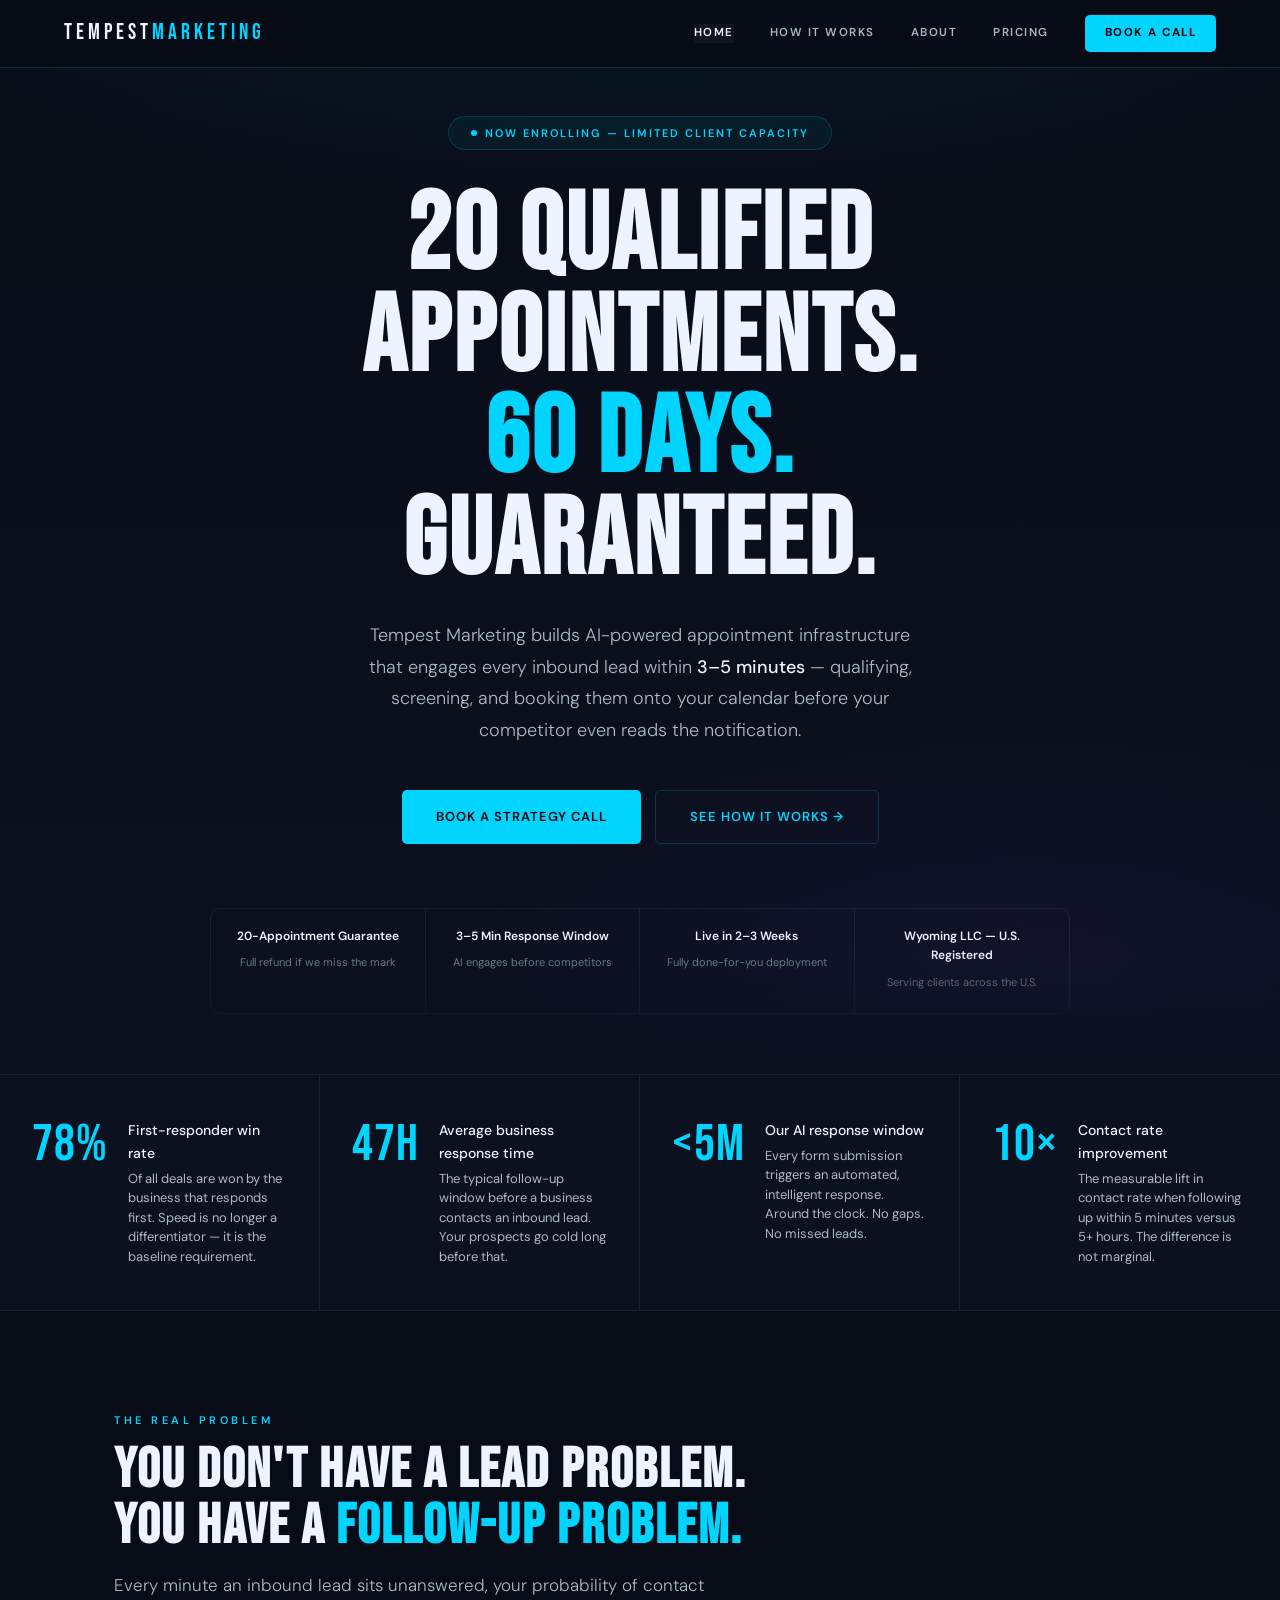
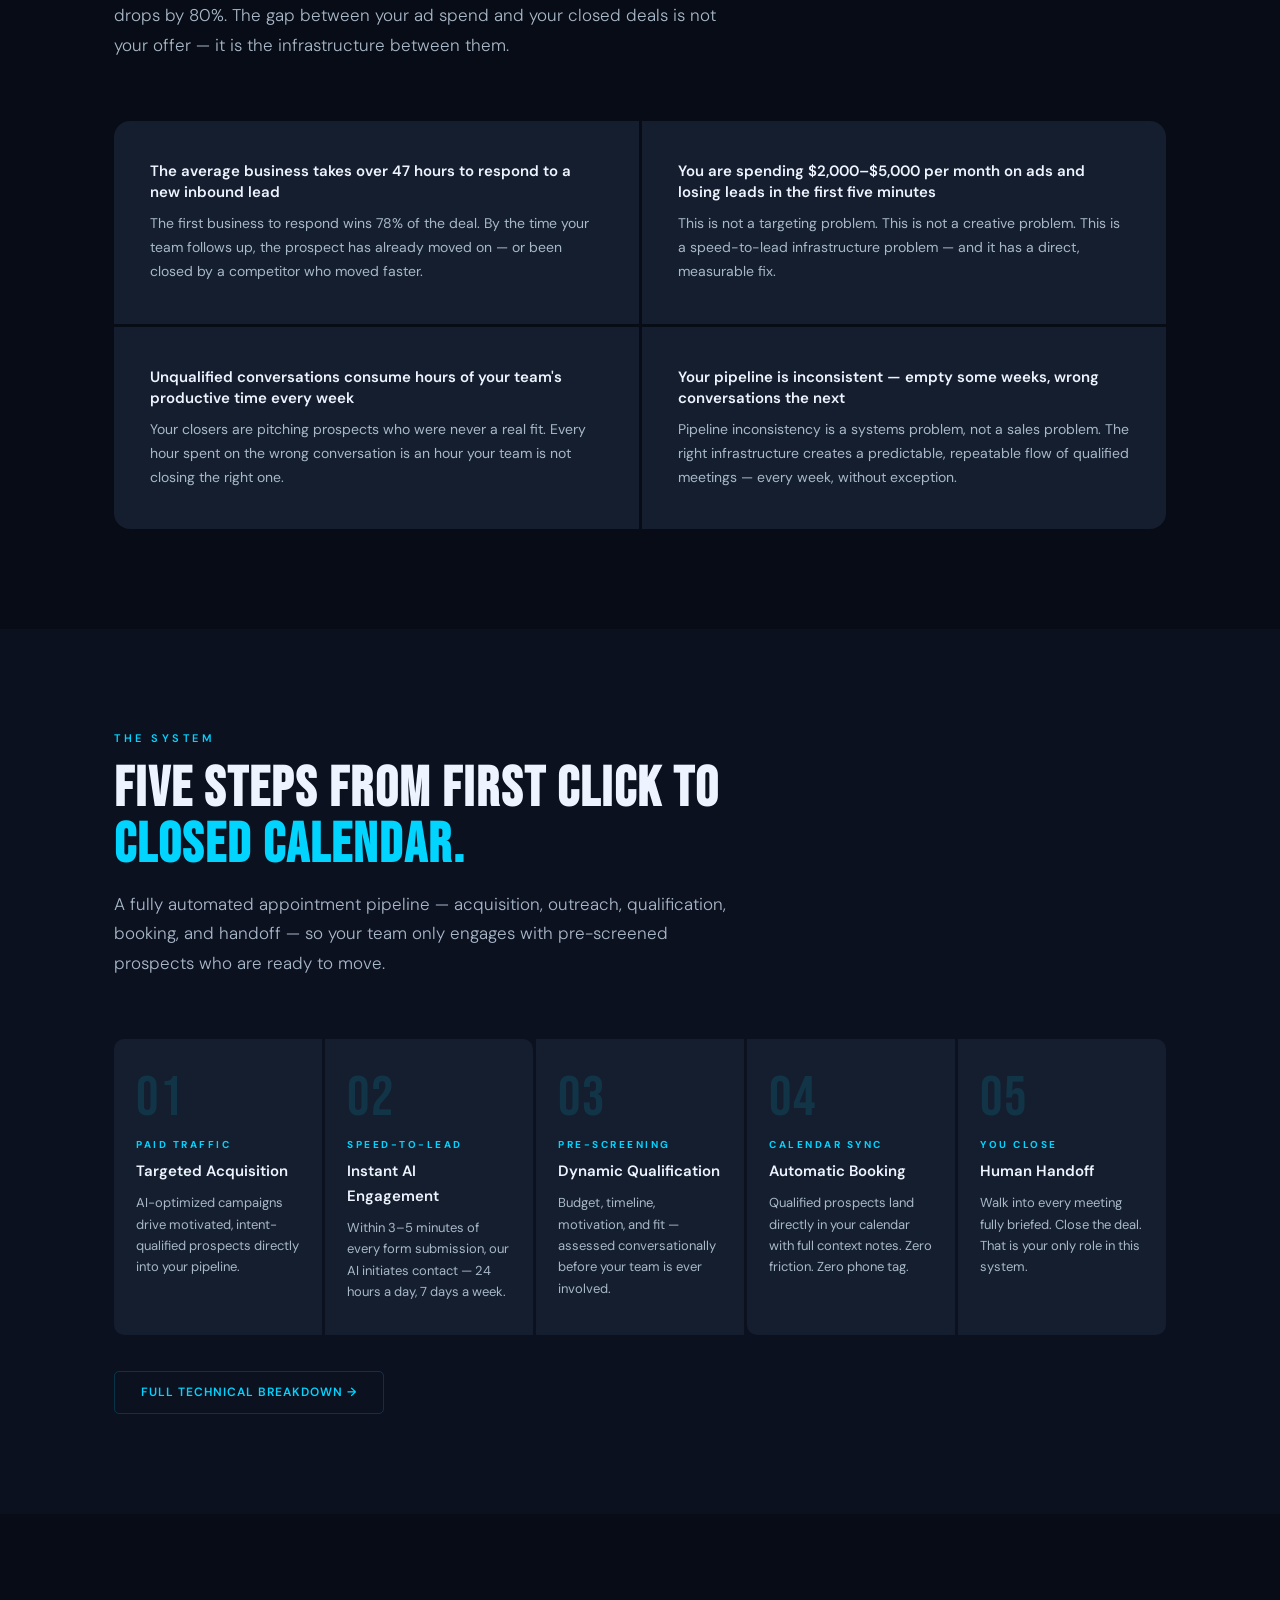
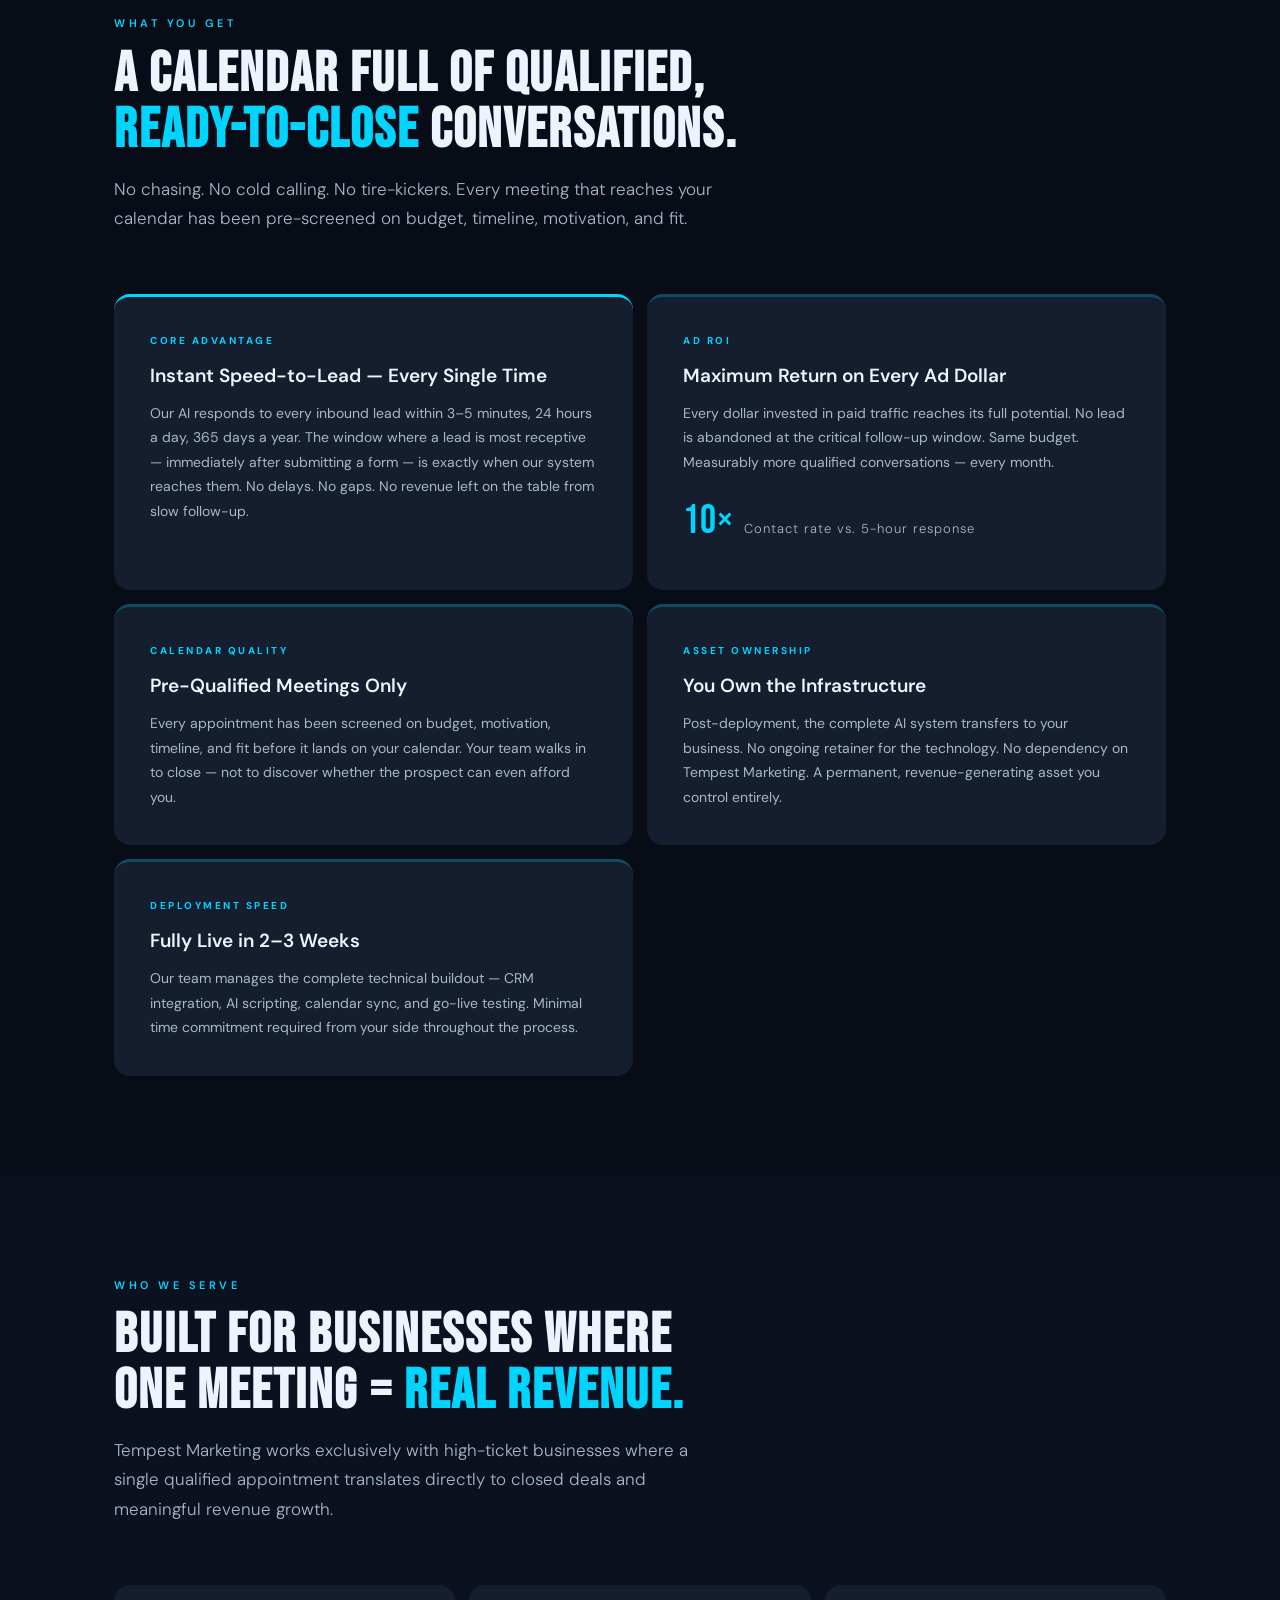
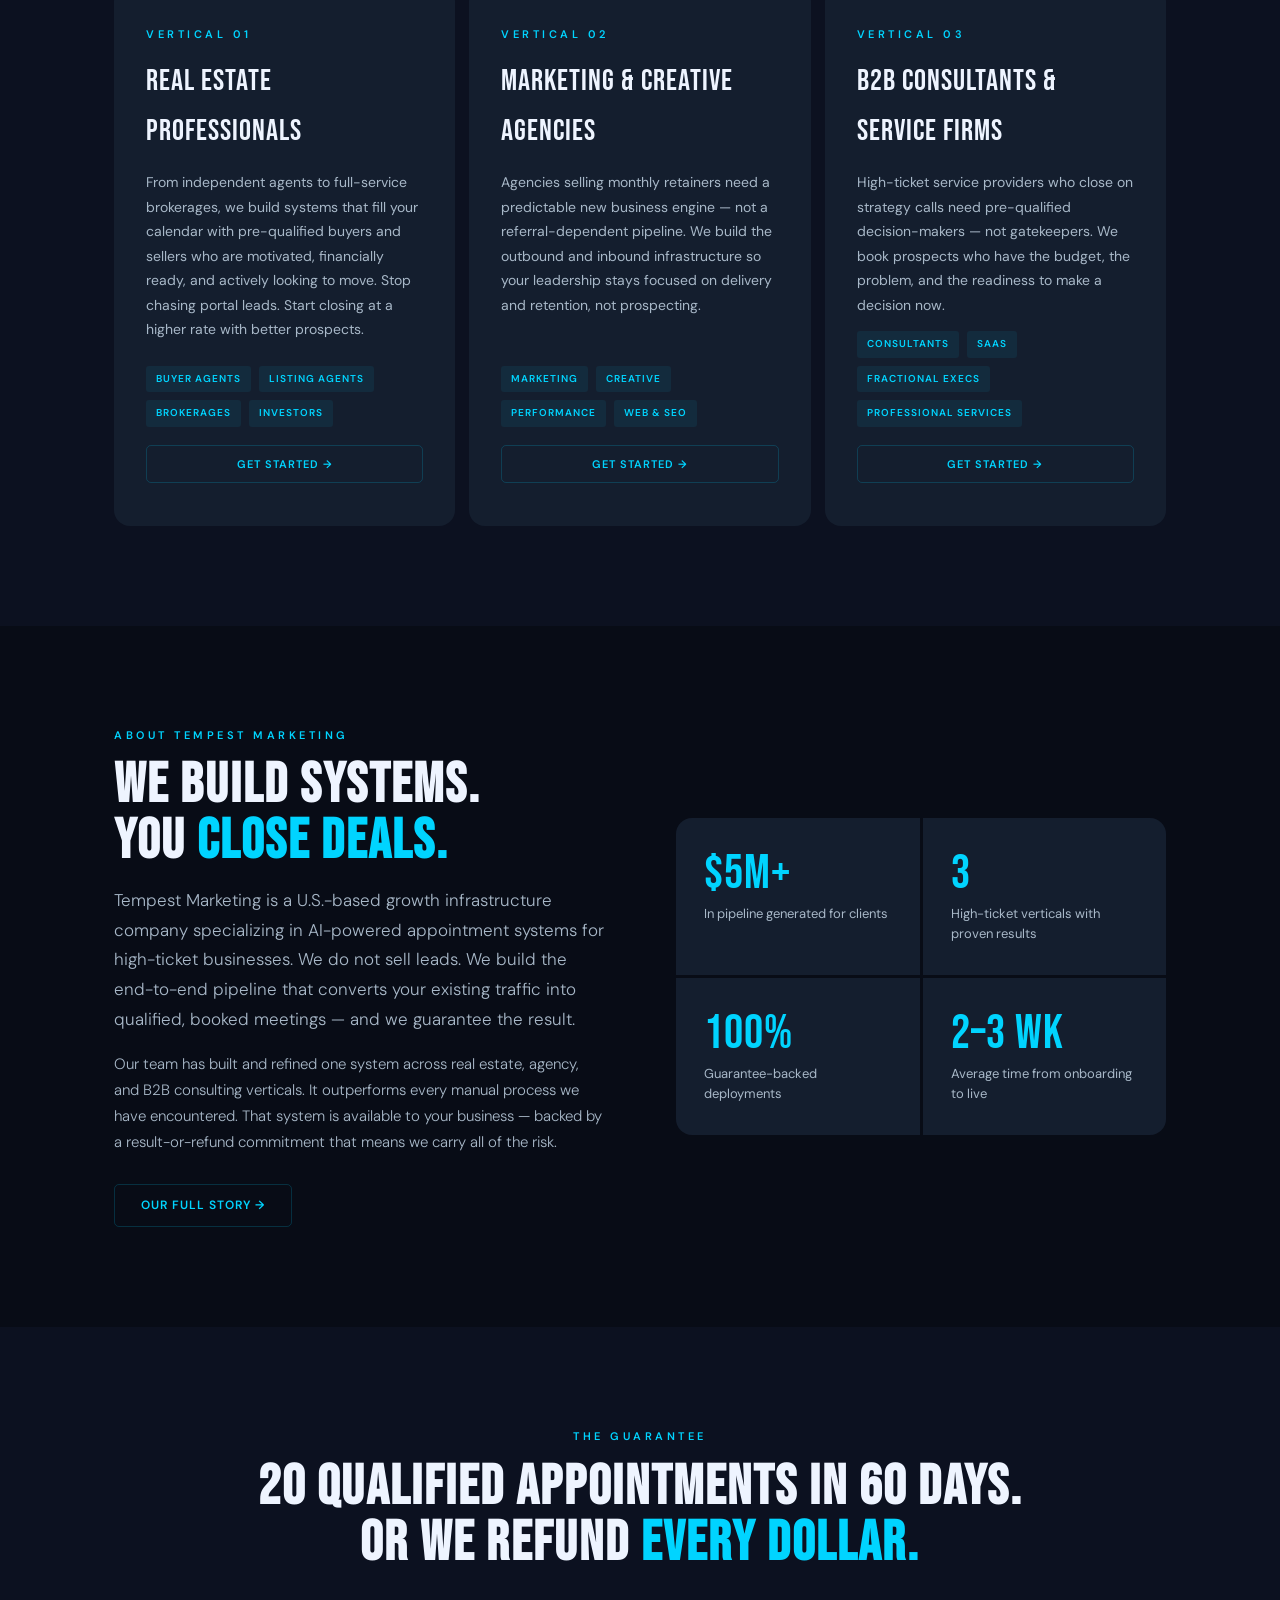
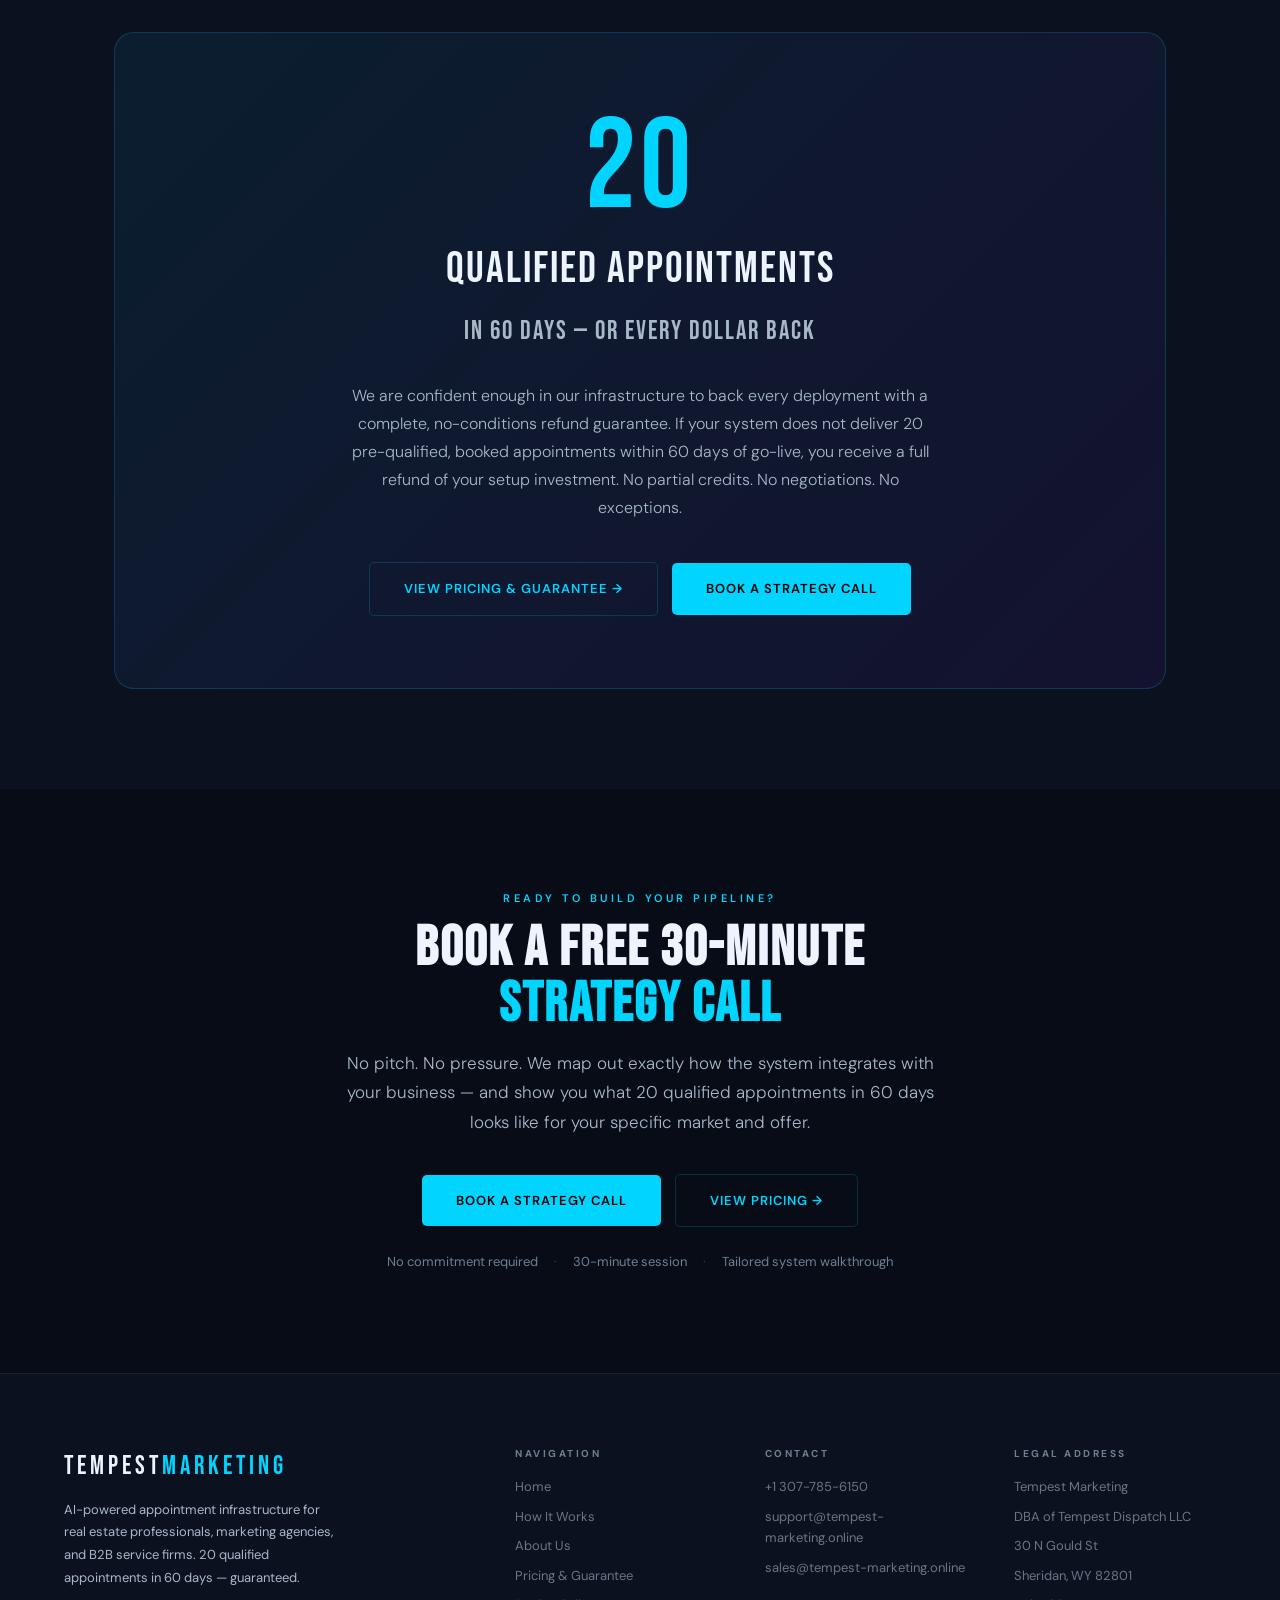
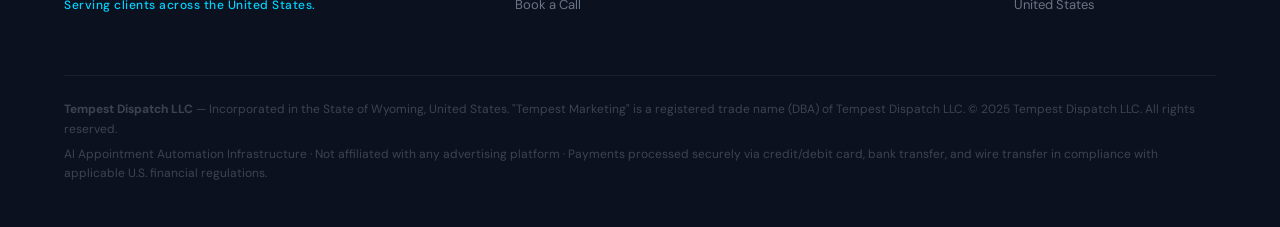
==== commit 96062dcc: "Update phone number and emails across the website (69c406d58257b7b6bea0dd3c)" ====
--- a/index.html
+++ b/index.html
@@ -218,9 +218,9 @@
     </div>
     <div class="footer-col">
       <div class="footer-col-title">Contact</div>
-      <a href="tel:+13074004521">+1 (307) 400-4521</a>
-      <a href="mailto:info@tempestmarketing.com">info@tempestmarketing.com</a>
-      <a href="mailto:sales@tempestmarketing.com">sales@tempestmarketing.com</a>
+      <a href="tel:+13077856150">+1 307-785-6150</a>
+      <a href="mailto:support@tempest-marketing.online">support@tempest-marketing.online</a>
+      <a href="mailto:sales@tempest-marketing.online">sales@tempest-marketing.online</a>
     </div>
     <div class="footer-col">
       <div class="footer-col-title">Legal Address</div>
